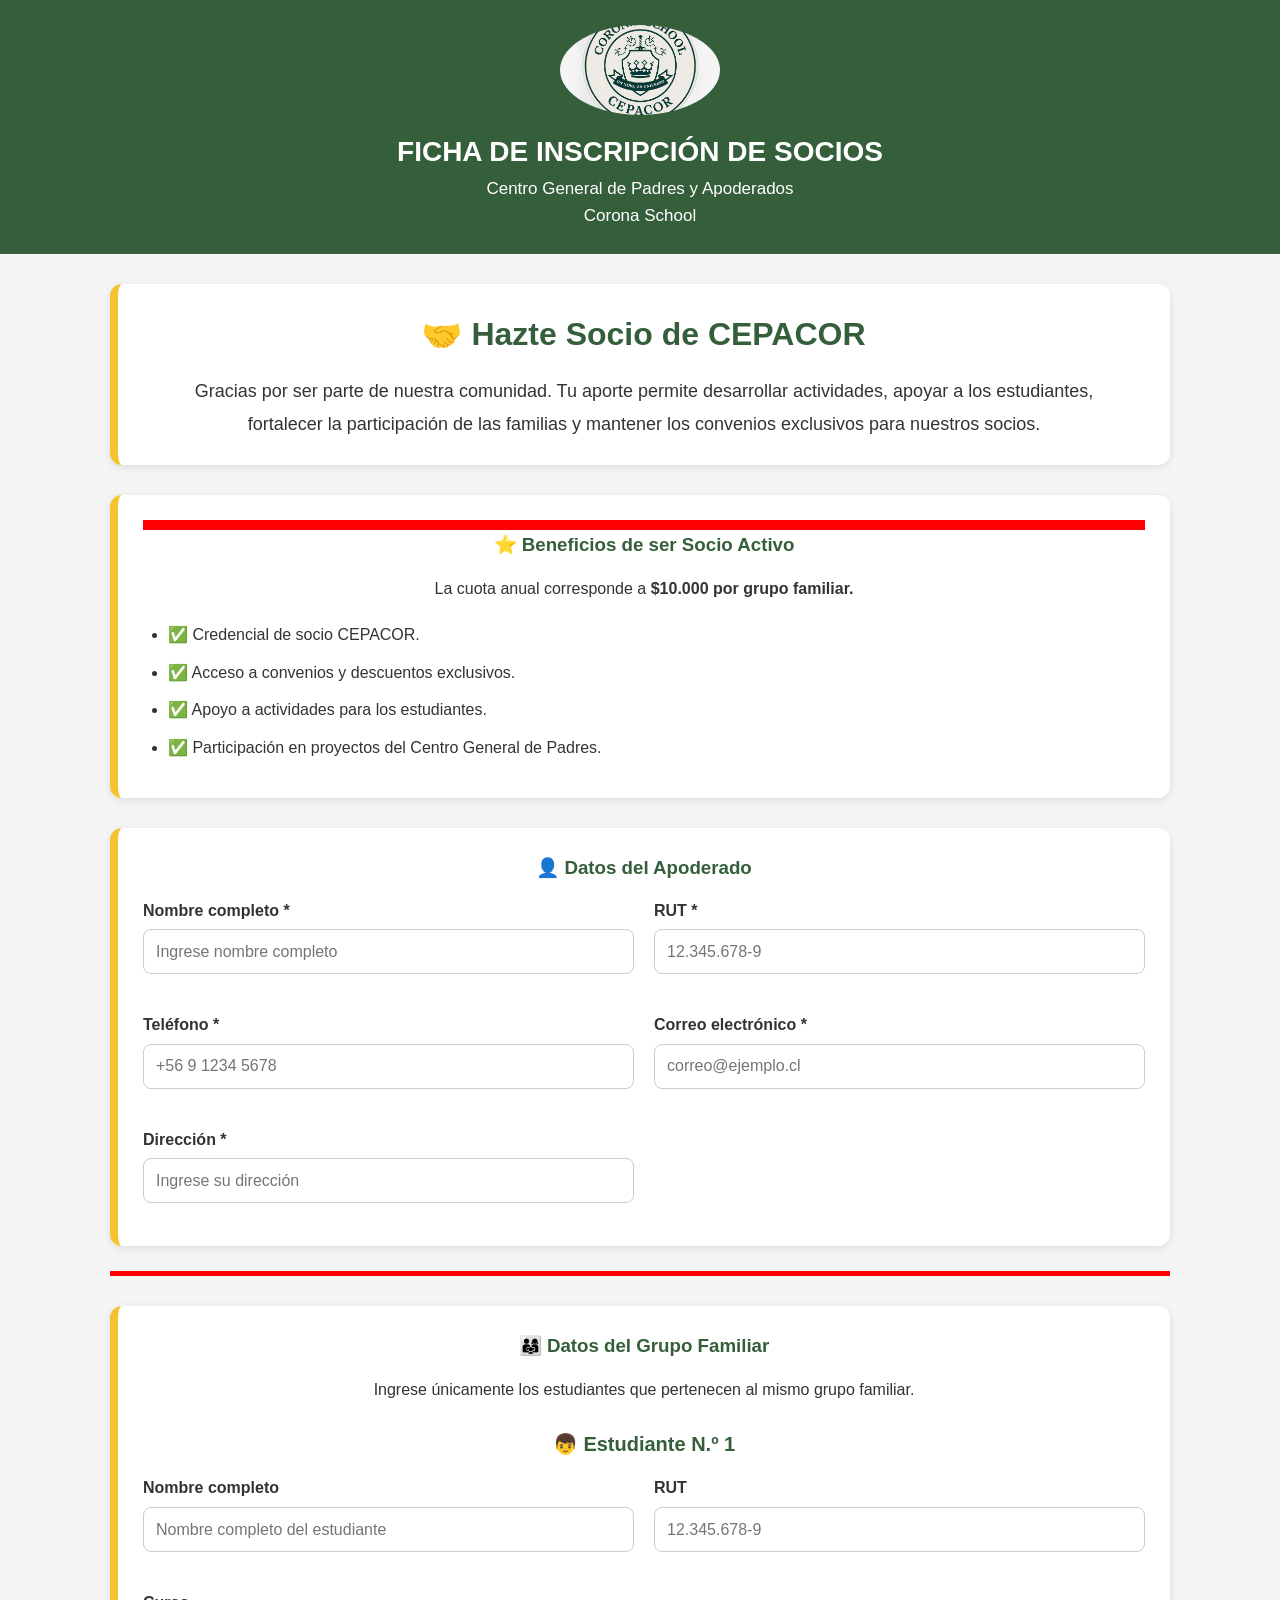
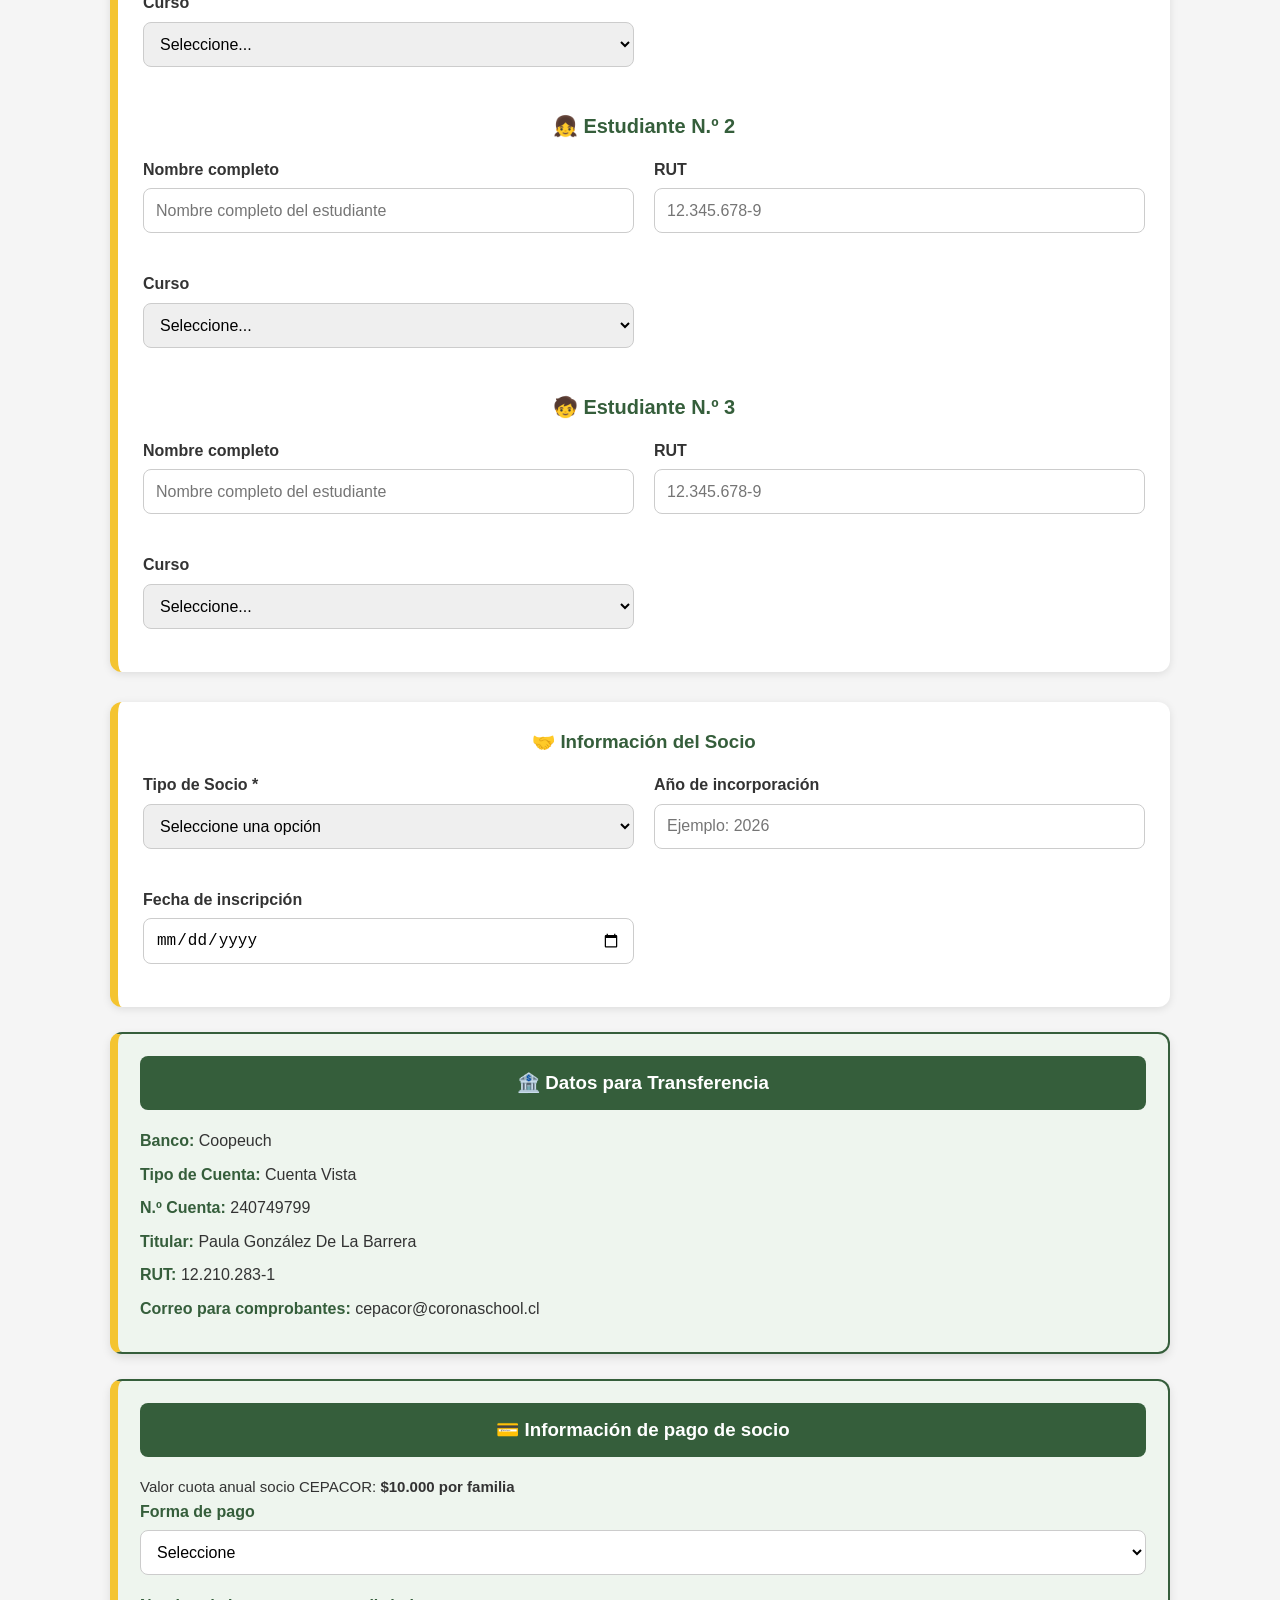
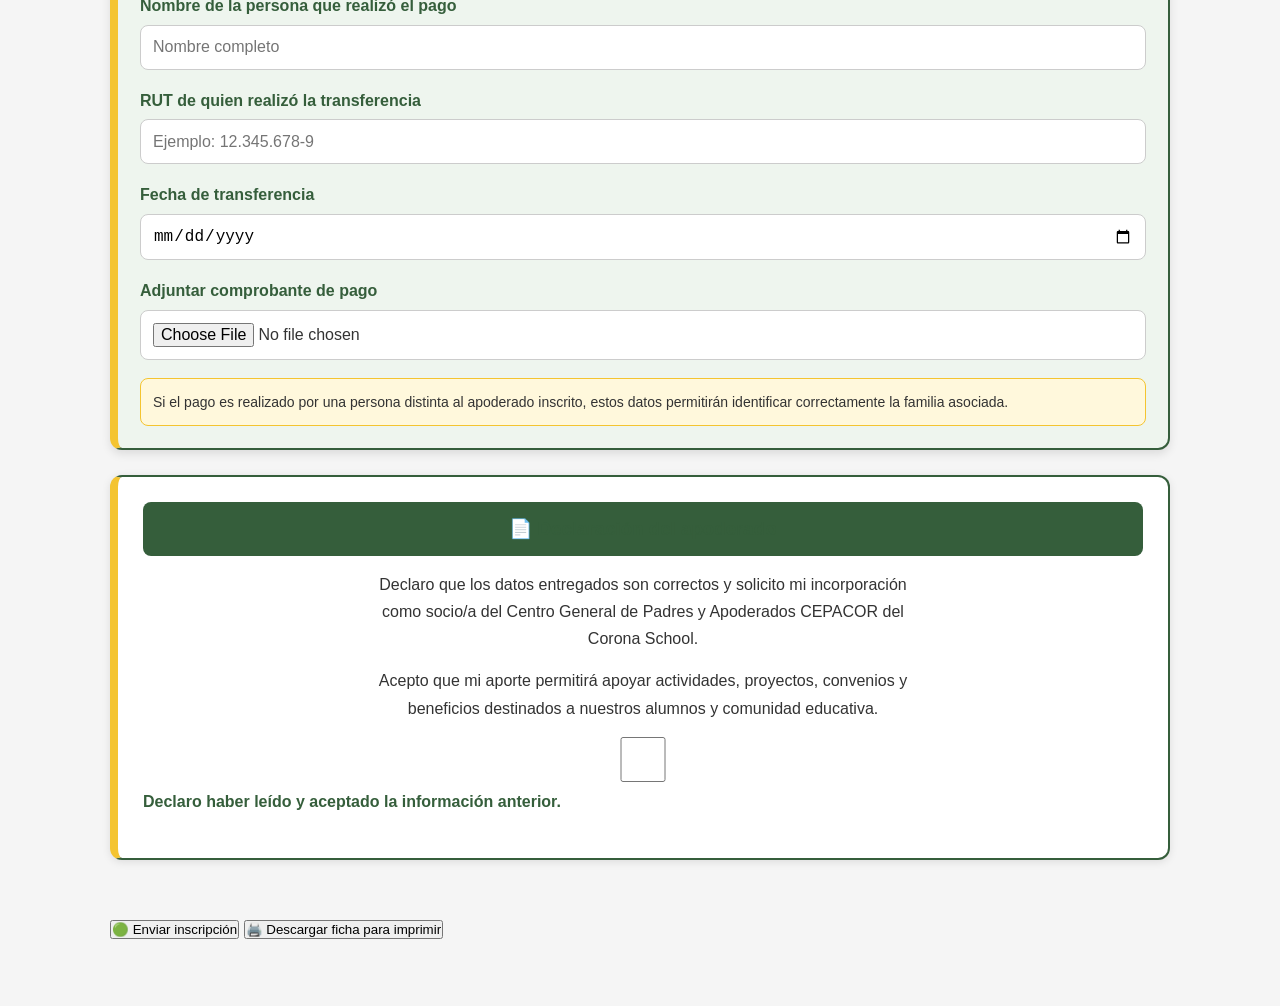
==== ficha-socio-respaldo.html @ 74ca7869 "Actualizacion ficha socios y ajustes responsive" ====
<!DOCTYPE html>
<html lang="es">

<head>

    <meta charset="UTF-8">
    <meta name="viewport" content="width=device-width, initial-scale=1.0">

    <title>Ficha de Inscripción | CEPACOR</title>

    <link rel="stylesheet" href="css/estilos.css">
    <link rel="stylesheet" href="css/socio.css">

</head>

<body>

<header class="cabecera-socio">

    <img src="imagenes/logo-cepacor.jpeg"
         alt="Logo CEPACOR"
         class="logo">

    <h1>FICHA DE INSCRIPCIÓN DE SOCIOS</h1>

    <p>
        Centro General de Padres y Apoderados<br>
        Corona School
    </p>

</header>
<main class="contenedor-socio">

<form id="fichaSocio">

<section class="bienvenida">

    <h2>🤝 Hazte Socio de CEPACOR</h2>

    <p>

        Gracias por ser parte de nuestra comunidad.

        Tu aporte permite desarrollar actividades, apoyar a los estudiantes,
        fortalecer la participación de las familias y mantener los convenios
        exclusivos para nuestros socios.

    </p>

</section>

<section class="bloque-formulario">
    <div style="height:10px;background:red;width:100%;"></div>

    <h3>⭐ Beneficios de ser Socio Activo</h3>

    <p>

        La cuota anual corresponde a
        <strong>$10.000 por grupo familiar.</strong>

    </p>

    <ul>

        <li>✅ Credencial de socio CEPACOR.</li>

        <li>✅ Acceso a convenios y descuentos exclusivos.</li>

        <li>✅ Apoyo a actividades para los estudiantes.</li>

        <li>✅ Participación en proyectos del Centro General de Padres.</li>

    </ul>

</section>
<section class="bloque-formulario">

    <h3>👤 Datos del Apoderado</h3>

    <div class="grupo-input">

        <div class="campo">
            <label for="nombre_apoderado">Nombre completo *</label>
            <input
                type="text"
                id="nombre_apoderado"
                name="nombre_apoderado"
                placeholder="Ingrese nombre completo"
                required>
        </div>

        <div class="campo">
            <label for="rut_apoderado">RUT *</label>
            <input
                type="text"
                id="rut_apoderado"
                name="rut_apoderado"
                placeholder="12.345.678-9"
                required>
        </div>

        <div class="campo">
            <label for="telefono">Teléfono *</label>
            <input
                type="tel"
                id="telefono"
                name="telefono"
                placeholder="+56 9 1234 5678"
                required>
        </div>

        <div class="campo">
            <label for="correo">Correo electrónico *</label>
            <input
                type="email"
                id="correo"
                name="correo"
                placeholder="correo@ejemplo.cl"
                required>
        </div>

        <div class="campo campo-completo">
            <label for="direccion">Dirección *</label>
            <input
                type="text"
                id="direccion"
                name="direccion"
                placeholder="Ingrese su dirección"
                required>
        </div>

    </div>

</section>

<div style="width:100%; background:red; height:5px;"></div>

<section class="bloque-formulario">

    <h3>👨‍👩‍👧 Datos del Grupo Familiar</h3>

    <p class="texto-ayuda">
        Ingrese únicamente los estudiantes que pertenecen al mismo grupo familiar.
    </p>

    <!-- HIJO 1 -->

    <div class="tarjeta-hijo">

        <h4>👦 Estudiante N.º 1</h4>

        <div class="grupo-input">

            <div class="campo campo-completo">
                <label>Nombre completo</label>
                <input
                    type="text"
                    name="alumno1_nombre"
                    placeholder="Nombre completo del estudiante">
            </div>

            <div class="campo">
                <label>RUT</label>
                <input
                    type="text"
                    name="alumno1_rut"
                    placeholder="12.345.678-9">
            </div>

            <div class="campo">
                <label>Curso</label>

                <select name="alumno1_curso">

                    <option value="">Seleccione...</option>

                   <option>1° Básico A</option>
                    <option>1° Básico B</option>

                    <option>2° Básico A</option>
                    <option>2° Básico B</option>

                    <option>3° Básico A</option>
                    <option>3° Básico B</option>

                    <option>4° Básico A</option>
                    <option>4° Básico B</option>

                    <option>5° Básico A</option>
                    <option>5° Básico B</option>

                    <option>6° Básico A</option>
                    <option>6° Básico B</option>

                    <option>7° Básico A</option>
                    <option>7° Básico B</option>

                    <option>8° Básico A</option>
                    <option>8° Básico B</option>

                    <option>1° Medio A</option>
                    <option>1° Medio B</option>

                    <option>2° Medio A</option>
                    <option>2° Medio B</option>

                    <option>3° Medio A</option>
                    <option>3° Medio B</option>

                    <option>4° Medio A</option>
                    <option>4° Medio B</option>
                </select>

            </div>

        </div>

    </div>

    <!-- HIJO 2 -->

    <div class="tarjeta-hijo">

        <h4>👧 Estudiante N.º 2</h4>

        <div class="grupo-input">

            <div class="campo campo-completo">
                <label>Nombre completo</label>
                <input
                    type="text"
                    name="alumno2_nombre"
                    placeholder="Nombre completo del estudiante">
            </div>

            <div class="campo">
                <label>RUT</label>
                <input
                    type="text"
                    name="alumno2_rut"
                    placeholder="12.345.678-9">
            </div>

            <div class="campo">
                <label>Curso</label>

                <select name="alumno2_curso">

                    <option value="">Seleccione...</option>

                    <option>1° Básico A</option>
                    <option>1° Básico B</option>

                    <option>2° Básico A</option>
                    <option>2° Básico B</option>

                    <option>3° Básico A</option>
                    <option>3° Básico B</option>

                    <option>4° Básico A</option>
                    <option>4° Básico B</option>

                    <option>5° Básico A</option>
                    <option>5° Básico B</option>

                    <option>6° Básico A</option>
                    <option>6° Básico B</option>

                    <option>7° Básico A</option>
                    <option>7° Básico B</option>

                    <option>8° Básico A</option>
                    <option>8° Básico B</option>

                    <option>1° Medio A</option>
<option>1° Medio B</option>

<option>2° Medio A</option>
<option>2° Medio B</option>

<option>3° Medio A</option>
<option>3° Medio B</option>

<option>4° Medio A</option>
<option>4° Medio B</option>

                </select>

            </div>

        </div>

    </div>

    <!-- HIJO 3 -->

    <div class="tarjeta-hijo">

        <h4>🧒 Estudiante N.º 3</h4>

        <div class="grupo-input">

            <div class="campo campo-completo">
                <label>Nombre completo</label>
                <input
                    type="text"
                    name="alumno3_nombre"
                    placeholder="Nombre completo del estudiante">
            </div>

            <div class="campo">
                <label>RUT</label>
                <input
                    type="text"
                    name="alumno3_rut"
                    placeholder="12.345.678-9">
            </div>

            <div class="campo">
                <label>Curso</label>

                <select name="alumno3_curso">

                    <option value="">Seleccione...</option>

                    <option>1° Básico A</option>
                    <option>1° Básico B</option>

                    <option>2° Básico A</option>
                    <option>2° Básico B</option>

                    <option>3° Básico A</option>
                    <option>3° Básico B</option>

                    <option>4° Básico A</option>
                    <option>4° Básico B</option>

                    <option>5° Básico A</option>
                    <option>5° Básico B</option>

                    <option>6° Básico A</option>
                    <option>6° Básico B</option>

                    <option>7° Básico A</option>
                    <option>7° Básico B</option>

                    <option>8° Básico A</option>
                    <option>8° Básico B</option>

                    <option>1° Medio A</option>
                    <option>1° Medio B</option>

                    <option>2° Medio A</option>
                    <option>2° Medio B</option>

                    <option>3° Medio A</option>
                    <option>3° Medio B</option>

                    <option>4° Medio A</option>
                    <option>4° Medio B</option>

                </select>

            </div>

        </div>

    </div>

</section>
<section class="bloque-formulario informacion-socio">

    <h3>🤝 Información del Socio</h3>

    <div class="grupo-input">

        <div class="campo">

            <label for="tipo_socio">
                Tipo de Socio *
            </label>

            <select id="tipo_socio" name="tipo_socio" required>

                <option value="">
                    Seleccione una opción
                </option>

                <option value="Nuevo">
                    Socio Nuevo
                </option>

                <option value="Antiguo">
                    Socio Antiguo
                </option>

            </select>

        </div>


        <div class="campo">

            <label for="anio_socio">
                Año de incorporación
            </label>

            <input
                type="number"
                id="anio_socio"
                name="anio_socio"
                min="2000"
                max="2100"
                placeholder="Ejemplo: 2026">

        </div>


        <div class="campo">

            <label for="fecha_inscripcion">
                Fecha de inscripción
            </label>

            <input
                type="date"
                id="fecha_inscripcion"
                name="fecha_inscripcion">

        </div>

    </div>

</section>
<section class="datos-transferencia">

    <h3>🏦 Datos para Transferencia</h3>

    <p><strong>Banco:</strong> Coopeuch</p>

    <p><strong>Tipo de Cuenta:</strong> Cuenta Vista</p>

    <p><strong>N.º Cuenta:</strong> 240749799</p>

    <p><strong>Titular:</strong> Paula González De La Barrera</p>

    <p><strong>RUT:</strong> 12.210.283-1</p>

    <p>
        <strong>Correo para comprobantes:</strong> 
        cepacor@coronaschool.cl
    </p>


</section>
<!-- INFORMACIÓN DE PAGO -->

<section class="info-pago">


    <h3>💳 Información de pago de socio</h3>

    <p>
        Valor cuota anual socio CEPACOR: 
        <strong>$10.000 por familia</strong>
    </p>


    <div class="campo">

        <label>Forma de pago</label>

        <select>
            <option value="">Seleccione</option>
            <option>Transferencia bancaria</option>
            <option>Pago presencial con directiva CEPACOR</option>
        </select>

    </div>


    <div class="campo">

        <label>
            Nombre de la persona que realizó el pago
        </label>

        <input 
        type="text"
        placeholder="Nombre completo">

    </div>


    <div class="campo">

        <label>
            RUT de quien realizó la transferencia
        </label>

        <input 
        type="text"
        placeholder="Ejemplo: 12.345.678-9">

    </div>


    <div class="campo">

        <label>
            Fecha de transferencia
        </label>

        <input type="date">

    </div>


    <div class="campo">

        <label>
            Adjuntar comprobante de pago
        </label>

        <input type="file">

    </div>


    <p class="nota">
        Si el pago es realizado por una persona distinta al apoderado inscrito,
        estos datos permitirán identificar correctamente la familia asociada.
    </p>


</section>



<!-- DECLARACIÓN -->

<section class="bloque-formulario seccion-formulario">

    <h3>📄 Declaración del apoderado</h3>


    <p>
        Declaro que los datos entregados son correctos y solicito mi incorporación
        como socio/a del Centro General de Padres y Apoderados CEPACOR del Corona School.
    </p>


    <p>
        Acepto que mi aporte permitirá apoyar actividades, proyectos, convenios
        y beneficios destinados a nuestros alumnos y comunidad educativa.
    </p>


    <div class="campo checkbox">

        <label>
            <input type="checkbox">
            Declaro haber leído y aceptado la información anterior.
        </label>

        </div>

  </section>




<button type="submit" class="boton-enviar">
    🟢 Enviar inscripción
</button>


<button type="button" class="boton-imprimir">
    🖨️ Descargar ficha para imprimir
</button>

</form>

</main>

</body>

</html>
---- css/estilos.css ----
/* ==========================================
   CEPACOR 3.0
   ESTILOS GENERALES
========================================== */

*{
    margin:0;
    padding:0;
    box-sizing:border-box;
}


html{
    scroll-behavior:smooth;
}


body{

    font-family:Arial, Helvetica, sans-serif;
    background:#f5f5f5;
    color:#333;
    line-height:1.6;

}


img{

    max-width:100%;
    display:block;

}


h2{

    color:#355E3B;
    text-align:center;
    font-size:32px;
    margin-bottom:15px;

}


/* ==========================================
   HEADER
========================================== */


header{

    background:#355E3B;
    color:white;
    text-align:center;
    padding:25px;

}


.logo{

    width:90px;
    height:90px;
    object-fit:cover;
    border-radius:50%;
    margin:auto;

}


header h1{

    margin-top:10px;
    font-size:40px;

}


header p{

    font-size:17px;

}


/* ==========================================
   MENU
========================================== */


nav{

    background:#F4C430;
    text-align:center;
    padding:15px;

}


nav a{

    color:#355E3B;
    text-decoration:none;
    font-weight:bold;
    margin:0 15px;

}


nav a:hover{

    color:white;

}



/* ==========================================
   HERO
========================================== */


.hero{

    position:relative;
    height:450px;
    overflow:hidden;

}


.banner{

    width:100%;
    height:100%;
    object-fit:cover;

}


.hero-texto{

    position:absolute;
    top:50%;
    left:50%;
    transform:translate(-50%,-50%);

    background:rgba(0,0,0,.45);

    color:white;
    padding:35px;

    text-align:center;
    border-radius:15px;

}


.hero-texto h2{

    color:white;
    font-size:38px;

}


/* ==========================================
   SECCIONES GENERALES
========================================== */


.bienvenida,
.compromiso,
.dashboard,
.convenios,
.actividades,
.contacto,
.equipo{

    background:#f1f7f1;
    padding:60px 8%;

}



.bienvenida p,
.compromiso p,
.convenios > p{

    max-width:900px;
    margin:auto;

    text-align:center;

    font-size:18px;
    line-height:1.8;

}



/* ==========================================
   TARJETAS
========================================== */


.tarjetas{

    display:grid;

    grid-template-columns:
    repeat(auto-fit,minmax(220px,1fr));

    gap:30px;

    margin-top:40px;

}



.tarjeta{

    background:white;

    min-height:220px;

    padding:25px;

    border-radius:18px;

    border:2px solid rgba(53,94,59,.15);

    box-shadow:
    0 8px 20px rgba(0,0,0,.12);

    text-align:center;

    transition:.3s;

}



.tarjeta:hover{

    transform:translateY(-6px);

}



.tarjeta h3{

    color:#355E3B;
    margin-bottom:15px;

}



.tarjeta p{

    color:#555;

}



.tarjeta a{

    color:#355E3B;
    font-weight:bold;
    text-decoration:none;

}



.tarjeta a:hover{

    color:#F4C430;

}


/* ==========================================
   LOGOS CONVENIOS
========================================== */


.logo-convenio{

    width:120px;
    height:120px;

    object-fit:contain;

    margin:0 auto 15px;

}


/* ==========================================
   INSTAGRAM
========================================== */


.instagram{

    margin-top:15px;

}



/* ==========================================
   FOOTER
========================================== */


footer{

    background:#355E3B;

    color:white;

    text-align:center;

    padding:25px;

    margin-top:30px;

}
/* ==========================================
   DASHBOARD EJECUTIVO CEPACOR
========================================== */


.dashboard{

    background:#f6faf6;
    padding:35px 5%;

}


.dashboard h2{

    color:#355E3B;
    margin-bottom:10px;

}


.dashboard > p{

    text-align:center;
    color:#666;
    font-size:17px;
    margin-bottom:30px;

}



/* ==========================================
   TARJETAS KPI
========================================== */


.dashboard-grid{

    display:grid;

    grid-template-columns:repeat(4,1fr);

    gap:20px;

    margin-bottom:35px;

}



.dashboard-card{

    background:white;

    border-radius:18px;

    padding:25px;

    text-align:center;

    box-shadow:
    0 8px 18px rgba(0,0,0,.10);

    border-top:6px solid #355E3B;

    transition:.3s;

}



.dashboard-card:hover{

    transform:translateY(-6px);

}



.dashboard-card span{

    font-size:42px;

    display:block;

    margin-bottom:10px;

}



.dashboard-card h3{

    color:#355E3B;

    font-size:40px;

    margin:0;

}



.dashboard-card p{

    color:#666;

    font-size:17px;

}



/* ==========================================
   TITULO GRAFICO
========================================== */


.titulo-grafico{

    text-align:center;

    color:#355E3B;

    font-size:24px;

    margin:30px 0 20px;

}



/* ==========================================
   PODIO TOP 3
========================================== */


.ranking-top{

    display:flex;

    justify-content:center;

    align-items:flex-end;

    gap:20px;

    margin:30px auto 40px;

}



.puesto{

    width:220px;

    padding:25px 15px;

    text-align:center;

    border-radius:18px 18px 0 0;

    font-size:18px;

    font-weight:bold;

    box-shadow:
    0 8px 15px rgba(0,0,0,.15);

}



.puesto strong{

    display:block;

    font-size:28px;

    margin:15px 0;

}



.puesto span{

    display:block;

}


/* 🥇 PRIMER LUGAR */


.primero{

    background:#FFD700;

    border-top:8px solid #b8860b;

    height:230px;

}



/* 🥈 SEGUNDO LUGAR */


.segundo{

    background:#D9D9D9;

    border-top:8px solid #808080;

    height:190px;

}



/* 🥉 TERCER LUGAR */


.tercero{

    background:#CD7F32;

    border-top:8px solid #8B4513;

    height:160px;

}



/* ==========================================
   GRAFICO BARRAS CURSOS
========================================== */


.grafico-cursos{

    width:80%;

    margin:auto;

    background:white;

    padding:25px;

    border-radius:15px;

    box-shadow:
    0 5px 15px rgba(0,0,0,.10);

}



.barra-curso{

    display:grid;

    grid-template-columns:70px 1fr 50px;

    align-items:center;

    gap:15px;

    margin-bottom:15px;

}



.barra{

    height:12px;

    background:#e5e5e5;

    border-radius:20px;

    overflow:hidden;

}



.progreso{

    height:100%;

    border-radius:20px;

}



/* COLORES BARRAS */


.verde{

    background:#28a745;

}


.amarillo{

    background:#ffc107;

}


.rojo{

    background:#dc3545;

}



/* ==========================================
   RESUMEN EJECUTIVO
========================================== */


.resumen-dashboard{

    margin-top:35px;

    padding:25px;

    background:white;

    border-radius:18px;

    box-shadow:
    0 8px 18px rgba(0,0,0,.10);

}



.resumen-dashboard h3{

    text-align:center;

    color:#355E3B;

    font-size:24px;

    margin-bottom:25px;

}



.resumen-grid{

    display:grid;

    grid-template-columns:repeat(4,1fr);

    gap:20px;

}



.resumen-card{

    background:#f6faf6;

    border-left:6px solid #355E3B;

    border-radius:12px;

    padding:20px;

    text-align:center;

}



.resumen-card strong{

    display:block;

    color:#355E3B;

    margin:10px 0;

}



.resumen-card span{

    font-size:22px;

    font-weight:bold;

}
/* ==========================================
   RESPONSIVE TABLET
========================================== */


@media(max-width:1000px){


    .dashboard-grid{

        grid-template-columns:repeat(2,1fr);

    }


    .resumen-grid{

        grid-template-columns:repeat(2,1fr);

    }


    .tabla-dashboard{

        width:100%;

    }

}



/* ==========================================
   RESPONSIVE CELULAR
========================================== */


@media(max-width:700px){


    /* HEADER */

    header{

        padding:20px 10px;

    }


    header h1{

        font-size:30px;

    }


    header p{

        font-size:14px;

    }



    /* MENU */


    nav{

        padding:10px;

    }


    nav a{

        display:block;

        margin:8px 0;

        padding:8px;

    }



    /* HERO */


    .hero{

        height:280px;

    }


    .hero-texto{

        width:90%;

        padding:15px;

    }


    .hero-texto h2{

        font-size:22px;

    }


    .hero-texto p{

        font-size:14px;

    }



    /* TITULOS */


    h2{

        font-size:25px;

    }



    /* SECCIONES */


    .bienvenida,
    .compromiso,
    .dashboard,
    .convenios,
    .actividades,
    .contacto,
    .equipo{

        padding:40px 5%;

    }



    /* TARJETAS */


    .tarjetas{

        grid-template-columns:1fr;

    }



    /* DASHBOARD */


    .dashboard-grid{

        grid-template-columns:1fr;

        gap:15px;

    }


    .dashboard-card{

        padding:20px;

    }


    .dashboard-card h3{

        font-size:34px;

    }



    /* PODIO */


    .ranking-top{

        flex-direction:column;

        align-items:center;

        width:100%;

    }


    .puesto{

        width:90%;

        height:auto;

    }



    .primero,
    .segundo,
    .tercero{

        height:auto;

    }



    /* BARRAS */


    .grafico-cursos{

        width:100%;

        padding:15px;

    }



    .barra-curso{

        grid-template-columns:45px 1fr 35px;

        gap:8px;

        font-size:12px;

    }



    /* RESUMEN */


    .resumen-grid{

        grid-template-columns:1fr;

    }


}



/* ==========================================
   BOTON VOLVER ARRIBA CEPACOR
========================================== */


.btn-arriba{

    position:fixed;

    left:20px;

      left:auto;

    bottom:20px;

    z-index:9999;

}



.btn-arriba a{


    display:flex;

    justify-content:center;

    align-items:center;


    width:38px;

    height:38px;


    background:#355E3B;

    color:white;


    border-radius:50%;


    text-decoration:none;


    font-size:20px;

    font-weight:bold;


    box-shadow:
    0 3px 8px rgba(0,0,0,.25);


    transition:.3s;


}



.btn-arriba a:hover{


    background:#F4C430;

    color:#355E3B;


    transform:translateY(-4px);


}



/* ==========================================
   BOTON MOVIL
========================================== */


@media(max-width:700px){

    .btn-arriba{

        right:15px;
        left:auto;
        bottom:15px;

    }

}
.hazte-socio{

    background:#355E3B;
    color:white;
    text-align:center;
    padding:60px 20px;

}

.hazte-socio h2{

    color:white;
    margin-bottom:20px;

}

.hazte-socio p{

    max-width:700px;
    margin:auto auto 30px;
    font-size:18px;

}

.btn-socio{

    display:inline-block;
    background:#25D366;
    color:white;
    padding:18px 35px;
    border-radius:40px;
    text-decoration:none;
    font-size:22px;
    font-weight:bold;
    transition:.3s;

}

.btn-socio:hover{

    background:#1fa851;
    transform:translateY(-4px);

}
/* =====================================================
   HAZTE SOCIO CEPACOR
===================================================== */

.hazte-socio{

    background:linear-gradient(135deg,#355E3B,#4d7a52);
    color:white;
    padding:70px 8%;
    text-align:center;

}

.contenedor-socio{

    max-width:1000px;
    margin:auto;

}

.hazte-socio h2{

    color:white;
    font-size:40px;
    margin-bottom:20px;

}

.texto-socio{

    font-size:20px;
    line-height:1.8;
    max-width:850px;
    margin:0 auto 35px;

}

.beneficios-socio{

    display:grid;
    grid-template-columns:repeat(2,1fr);
    gap:18px;
    margin-bottom:40px;

}

.beneficio{

    background:rgba(255,255,255,.12);
    padding:18px;
    border-radius:12px;
    font-size:18px;
    font-weight:bold;
    backdrop-filter:blur(5px);

}

.botones-socio{

    display:flex;
    justify-content:center;
    gap:20px;
    flex-wrap:wrap;

}

.btn-socio,
.btn-whatsapp{

    text-decoration:none;
    padding:18px 35px;
    border-radius:40px;
    font-size:20px;
    font-weight:bold;
    transition:.30s;

}

.btn-socio{

    background:#F4C430;
    color:#355E3B;

}

.btn-whatsapp{

    background:#25D366;
    color:white;

}

.btn-socio:hover{

    transform:translateY(-5px);
    background:white;

}

.btn-whatsapp:hover{

    transform:translateY(-5px);
    background:#1da851;

}

/* RESPONSIVE */

@media(max-width:700px){

.beneficios-socio{

    grid-template-columns:1fr;

}

.hazte-socio h2{

    font-size:30px;

}

.texto-socio{

    font-size:17px;

}

.btn-socio,
.btn-whatsapp{

    width:100%;
    font-size:18px;

}

}
/* CENTRAR FICHA DE INSCRIPCION */

.formulario-socio{

    width:90%;
    max-width:1100px;
    margin:40px auto;
}


.formulario-socio h2{

    text-align:center;
}


.bloque-formulario{

    width:90%;
    max-width:1100px;
    margin:30px auto;
    background:white;
    padding:35px;
    border-radius:15px;
    box-shadow:0 5px 15px rgba(0,0,0,.12);

}

.aviso-familia{

    width:100%;
    max-width:550px;
    margin:0 auto 30px;
    text-align:center;
}
/* CAMPOS GRANDES FORMULARIO */

.campo input,
.campo select{

    width:100%;
    min-height:45px;

}


.bloque-formulario h4{

    color:#355E3B;
    margin-top:25px;
    margin-bottom:15px;
    font-size:20px;

}
/* =====================================
   BENEFICIOS SOCIO ACTIVO
===================================== */


.bloque-formulario ul{

    padding-left:25px;
    margin-top:20px;

}


.bloque-formulario li{

    margin-bottom:12px;
    line-height:1.6;

}


.bloque-formulario p{

    line-height:1.7;

}


.bloque-formulario h3{

    text-align:center;
    color:#355E3B;
}


/* TARJETA BENEFICIOS */

.bloque-formulario{

    background:white;
    border-radius:15px;
    padding:35px;
    margin-bottom:30px;
    box-shadow:0 5px 15px rgba(0,0,0,.12);

}
.bloque-formulario p{
    text-align:center;
    max-width:550px;
    margin:15px auto;
}
.bloque-formulario h3,
.bloque-formulario h4 {
    text-align:center;
}
/* CENTRAR TITULOS FICHA SOCIO */

/* CENTRAR TITULOS FICHA SOCIO */

.bloque-formulario h3,
.bloque-formulario h4,
.bloque-formulario .titulo-socio,
.bloque-formulario .importante{

    text-align:center;
    color:#355E3B;

}
/* ANCHO DATOS ESTUDIANTES */

/* ANCHO DATOS ESTUDIANTES */

#fichaSocio .bloque-formulario.estudiantes{

    width:75% !important;
    max-width:850px !important;
    margin:30px auto !important;

}


/* BOTON ENVIAR FICHA */

.boton-enviar{

    text-align:center;
    margin:40px auto;

}


.boton-enviar button{

    background:#355E3B;
    color:white;

    border:none;

    padding:18px 45px;

    border-radius:40px;

    font-size:20px;

    font-weight:bold;

    cursor:pointer;

    transition:.3s;

}


.boton-enviar button:hover{

    background:#F4C430;
    color:#355E3B;

    transform:translateY(-4px);

}
/* Caja información de pago CEPACOR */

.info-pago {

    background: #eef5ee;
    border-left: 6px solid #355E3B;
    border-top: 2px solid #F4C430;
    border-radius: 10px;
    padding: 20px;
    margin: 25px 0;

}


.info-pago h3 {

    background: #355E3B;
    color: white;
    padding: 10px;
    border-radius: 8px;
    text-align: center;

}


.info-pago p {

    color: #333;
    font-size: 15px;

}


.info-pago .nota {

    background: #fff8dc;
    border: 1px solid #F4C430;
    padding: 12px;
    border-radius: 8px;
    font-size: 14px;

}
/* Datos bancarios CEPACOR */

.datos-transferencia {

    background: #f5f8f2;
    border: 2px solid #355E3B;
    border-left: 8px solid #F4C430;
    border-radius: 12px;
    padding: 20px;
    margin: 20px 0;

}


.datos-transferencia h3 {

    background: #355E3B;
    color: white;
    text-align: center;
    padding: 12px;
    border-radius: 8px;
    margin-bottom: 15px;

}


.datos-transferencia p {

    margin: 8px 0;
    font-size: 16px;
    color: #333;

}


.datos-transferencia strong {

    color: #355E3B;

}
/* =====================================
   TARJETAS FORMULARIO SOCIOS CEPACOR
===================================== */

.tarjeta-formulario {

    background: #f5f8f2;
    border: 2px solid #355E3B;
    border-radius: 12px;
    padding: 22px;
    margin: 25px 0;
    box-shadow: 0 3px 8px rgba(0,0,0,0.08);

}


.tarjeta-formulario h3 {

    background: #355E3B;
    color: white;
    padding: 12px;
    text-align: center;
    border-radius: 8px;
    margin-bottom: 20px;

}


.tarjeta-formulario label {

    font-weight: bold;
    color: #355E3B;

}


.tarjeta-formulario input,
.tarjeta-formulario select,
.tarjeta-formulario textarea {

    background: white;
    border: 1px solid #ccc;
    border-radius: 6px;
    padding: 10px;
    width: 100%;

}
/* ==========================================
   ESTILO GENERAL CUADROS FICHA SOCIOS CEPACOR
========================================== */

.seccion-formulario,
.info-pago,
.datos-transferencia {

    background: #eef5ee;       /* Fondo verde suave */
    border: 2px solid #355E3B; /* Borde verde CEPACOR */
    border-left: 8px solid #F4C430; /* Línea amarilla */
    border-radius: 12px;
    padding: 22px;
    margin: 25px 0;
    box-shadow: 0 4px 10px rgba(0,0,0,0.10);

}


/* Títulos de cada cuadro */

.seccion-formulario h3,
.info-pago h3,
.datos-transferencia h3 {

    background: #355E3B;
    color: white;
    text-align: center;
    padding: 12px;
    border-radius: 8px;
    margin-bottom: 18px;

}


/* Etiquetas */

.seccion-formulario label,
.info-pago label,
.datos-transferencia label {

    color: #355E3B;
    font-weight: bold;

}


/* Campos de ingreso */

.seccion-formulario input,
.seccion-formulario select,
.seccion-formulario textarea,
.info-pago input,
.info-pago select {

    background: white;
    border: 1px solid #bbb;
    border-radius: 6px;
    padding: 10px;

}


/* Avisos importantes */

.nota {

    background: #fff8dc;
    border: 1px solid #F4C430;
    padding: 12px;
    border-radius: 8px;

}
/* ==========================================
   RESPONSIVE FICHA SOCIOS CEPACOR
   CELULARES Y TABLETS
========================================== */

@media (max-width: 768px) {


    .bloque-formulario,
    .datos-transferencia {

        width: 100%;
        padding: 15px !important;
        margin: 15px 0 !important;

    }


    .bloque-formulario h3,
    .datos-transferencia h3 {

        font-size: 18px;
        padding: 10px;

    }


    .grupo-input {

        display: block !important;
        width: 100%;

    }


    input,
    select,
    textarea {

        width: 100% !important;
        font-size: 16px;

    }


    .boton-enviar,
    .boton-imprimir {

        width: 100%;
        margin-top: 10px;

    }


    body {

        overflow-x: hidden;

    }

}
---- css/socio.css ----
/* ==========================================
   FICHA SOCIOS CEPACOR
   NUEVA VERSION
========================================== */


.cabecera-socio{

    background:#355E3B;
    color:white;
    text-align:center;
    padding:25px;

}


.cabecera-socio .logo{

    width:160px;
    margin:auto;
}



.cabecera-socio h1{

    margin-top:15px;
    font-size:28px;

}



.contenedor-socio{

    width:90%;
    max-width:900px;
    margin:30px auto;

}



.bienvenida,
.beneficios,
.formulario-socio{

    background:white;
    padding:25px;
    margin-bottom:25px;
    border-radius:12px;
    border-left:8px solid #F4C430;
    box-shadow:0 2px 8px rgba(0,0,0,0.1);

}



.formulario-socio h2,
.bienvenida h2,
.beneficios h2{

    color:#355E3B;
    margin-bottom:15px;

}



.beneficios ul{

    padding-left:25px;

}



.campo{

    margin-bottom:18px;

}



.campo label{

    display:block;
    font-weight:bold;
    margin-bottom:6px;

}



.campo input{

    width:100%;
    padding:12px;
    border:1px solid #ccc;
    border-radius:8px;
    font-size:16px;

}



.footer-socio{

    background:#355E3B;
    color:white;
    text-align:center;
    padding:15px;

}


@media(max-width:768px){


    .contenedor-socio{

        width:95%;
        margin:20px auto;

    }


    .cabecera-socio h1{

        font-size:22px;

    }


    .bienvenida,
    .beneficios,
    .formulario-socio{

        padding:18px;

    }


}
/* ==========================================
   TARJETAS DEL FORMULARIO
========================================== */

.bloque-formulario{
    background:#fff;
    padding:25px;
    margin-bottom:25px;
    border-radius:12px;
    border-left:8px solid #F4C430;
    box-shadow:0 2px 8px rgba(0,0,0,.10);
}

.bloque-formulario h3,
.bloque-formulario h4{
    color:#355E3B;
    text-align:center;
    margin-bottom:15px;
}

.grupo-input{
    display:grid;
    grid-template-columns:repeat(2,1fr);
    gap:20px;
}

.campo select,
.campo textarea{
    width:100%;
    padding:12px;
    border:1px solid #ccc;
    border-radius:8px;
    font-size:16px;
}

.boton-enviar{
    text-align:center;
    margin:35px 0;
}

.boton-enviar button{
    background:#355E3B;
    color:#fff;
    border:none;
    padding:16px 40px;
    border-radius:40px;
    font-size:18px;
    cursor:pointer;
}

.boton-enviar button:hover{
    background:#F4C430;
    color:#355E3B;
}
@media(max-width:600px){

    .cabecera-socio{
        padding:20px 10px;
    }


    .cabecera-socio .logo{
        width:120px;
    }


    .cabecera-socio h1{
        font-size:22px;
    }


    .contenedor-socio{
        width:100%;
        max-width:100%;
        margin:15px 0;
        padding:0 12px;
    }


    .bienvenida,
    .beneficios,
    .formulario-socio{

        padding:18px;
        margin-bottom:18px;
        border-left:5px solid #F4C430;

    }


    .formulario-socio input,
    .formulario-socio select,
    .formulario-socio textarea{

        width:100%;
        box-sizing:border-box;

    }

}



@media(max-width:600px){

    .grupo-input{
        grid-template-columns:1fr;
    }


    .bloque-formulario,
    .tarjeta-hijo,
    .datos-transferencia,
    .info-pago,
    .seccion-formulario{

        width:100%;
        max-width:100%;
        box-sizing:border-box;

    }


    .campo input,
    .campo select,
    .campo textarea{

        width:100%;
        box-sizing:border-box;

    }

}/* AJUSTE ANCHO FICHA SOCIO */

.contenedor-socio{
    width:100%;
    max-width:1100px;
    margin:30px auto;
    padding:0 20px;
    box-sizing:border-box;
}

.bloque-formulario,
.tarjeta-hijo,
.datos-transferencia,
.info-pago,
.seccion-formulario{
    width:100%;
    max-width:100%;
    box-sizing:border-box;
}

.grupo-input{
    width:100%;
}

.campo{
    width:100%;
}


@media(max-width:600px){

    .contenedor-socio{
        padding:0 10px;
    }

    .grupo-input{
        grid-template-columns:1fr;
    }

}
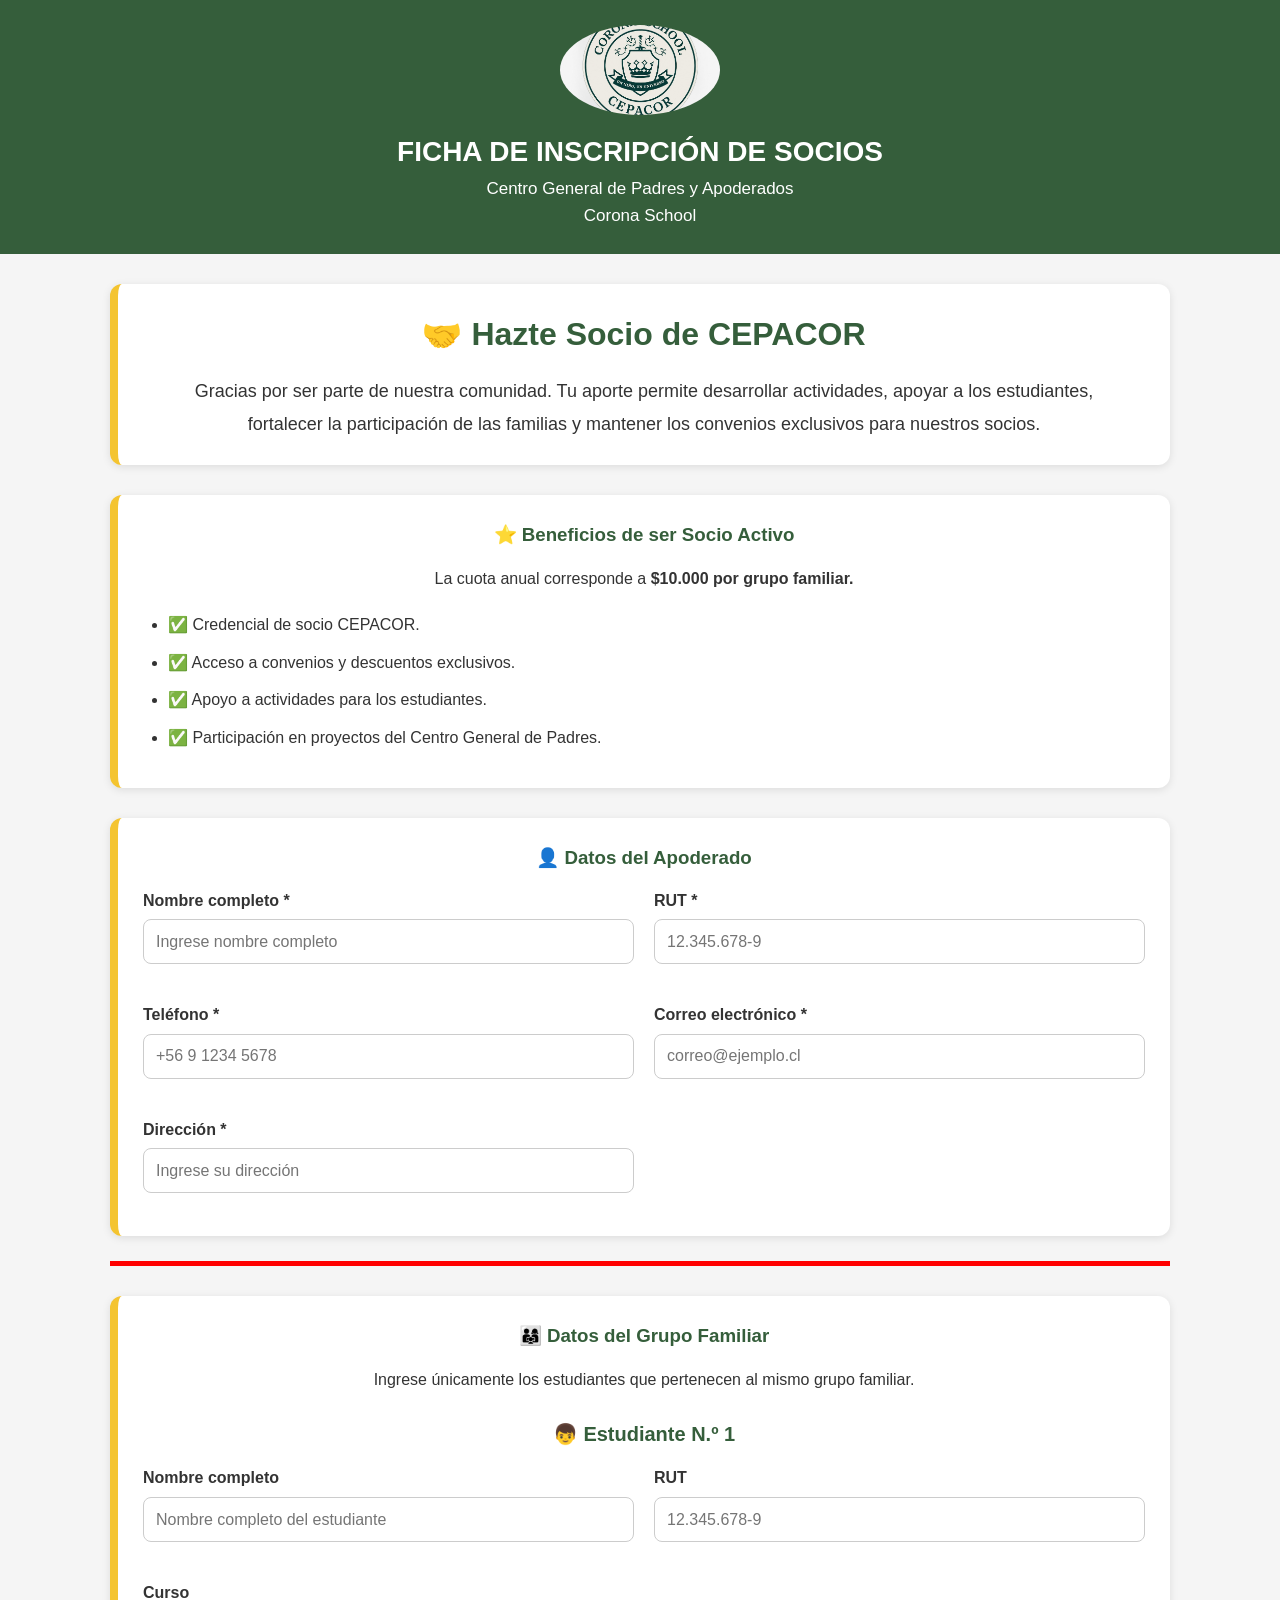
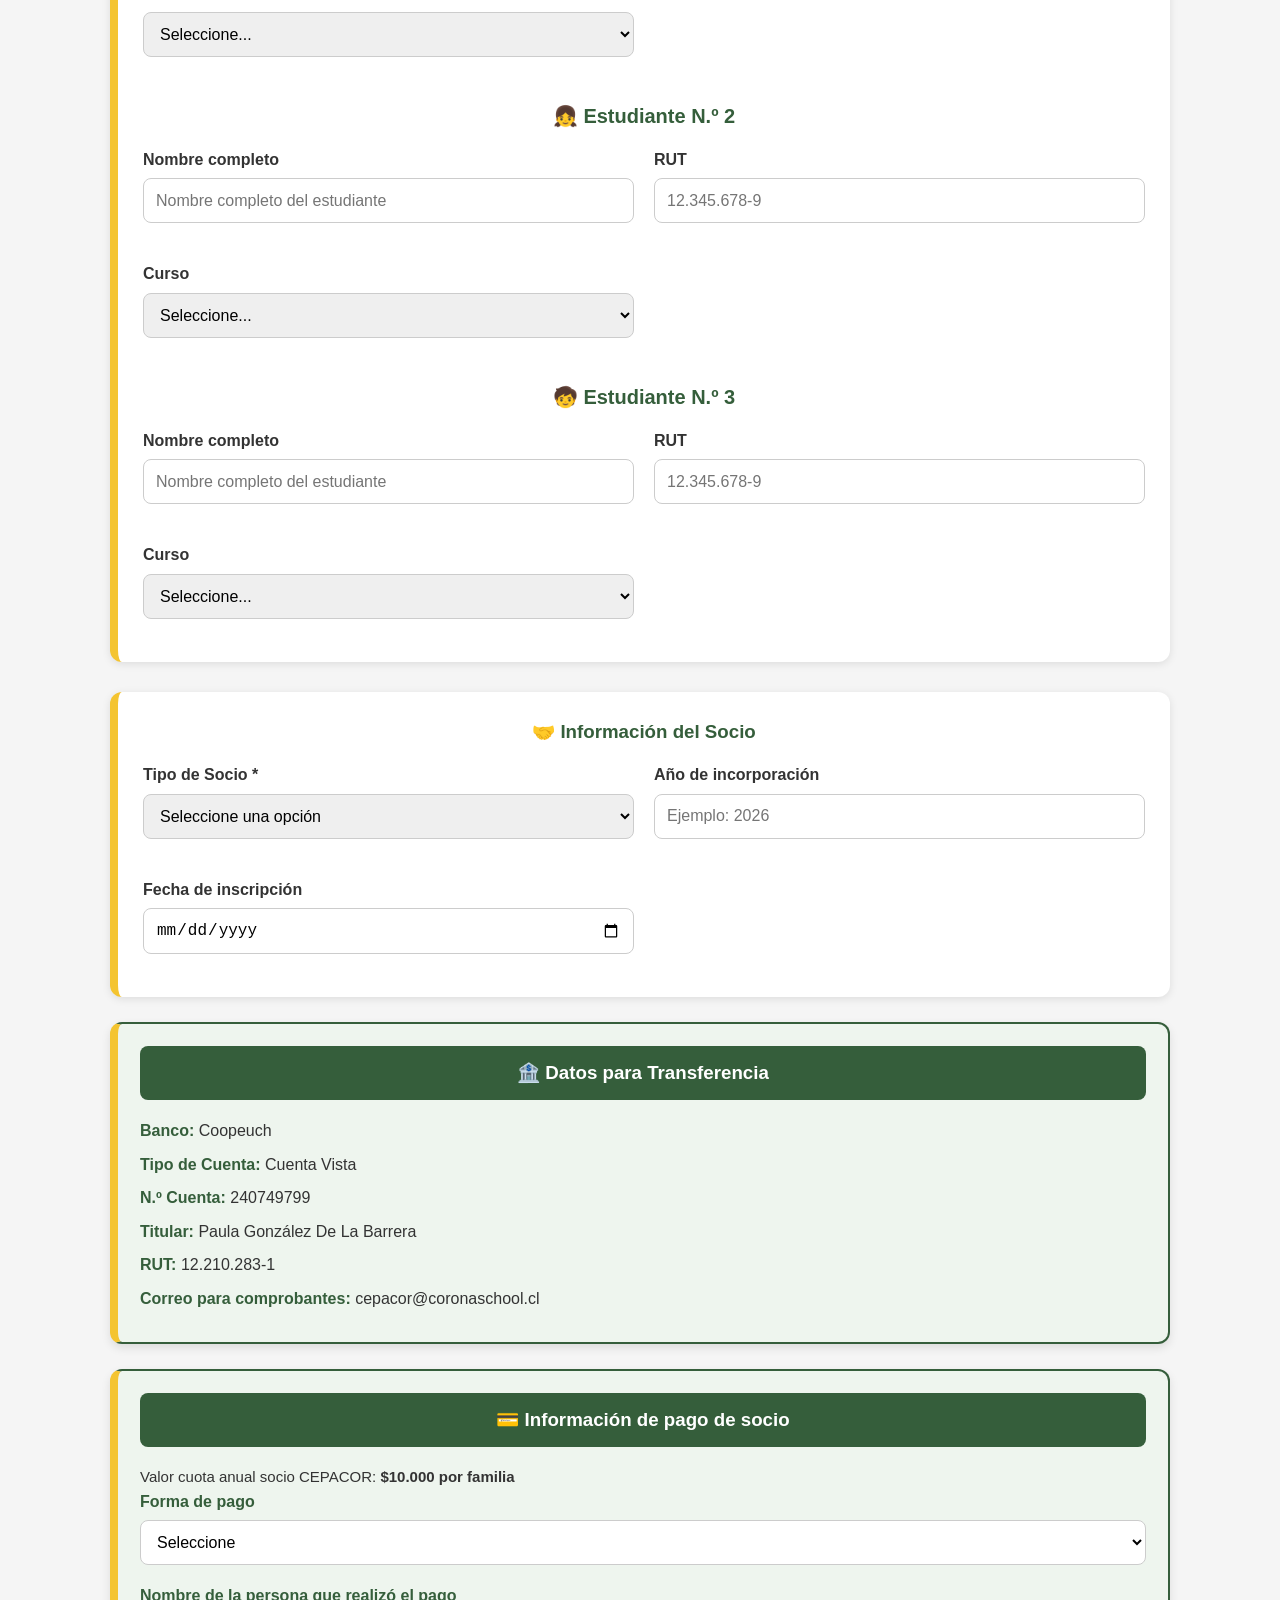
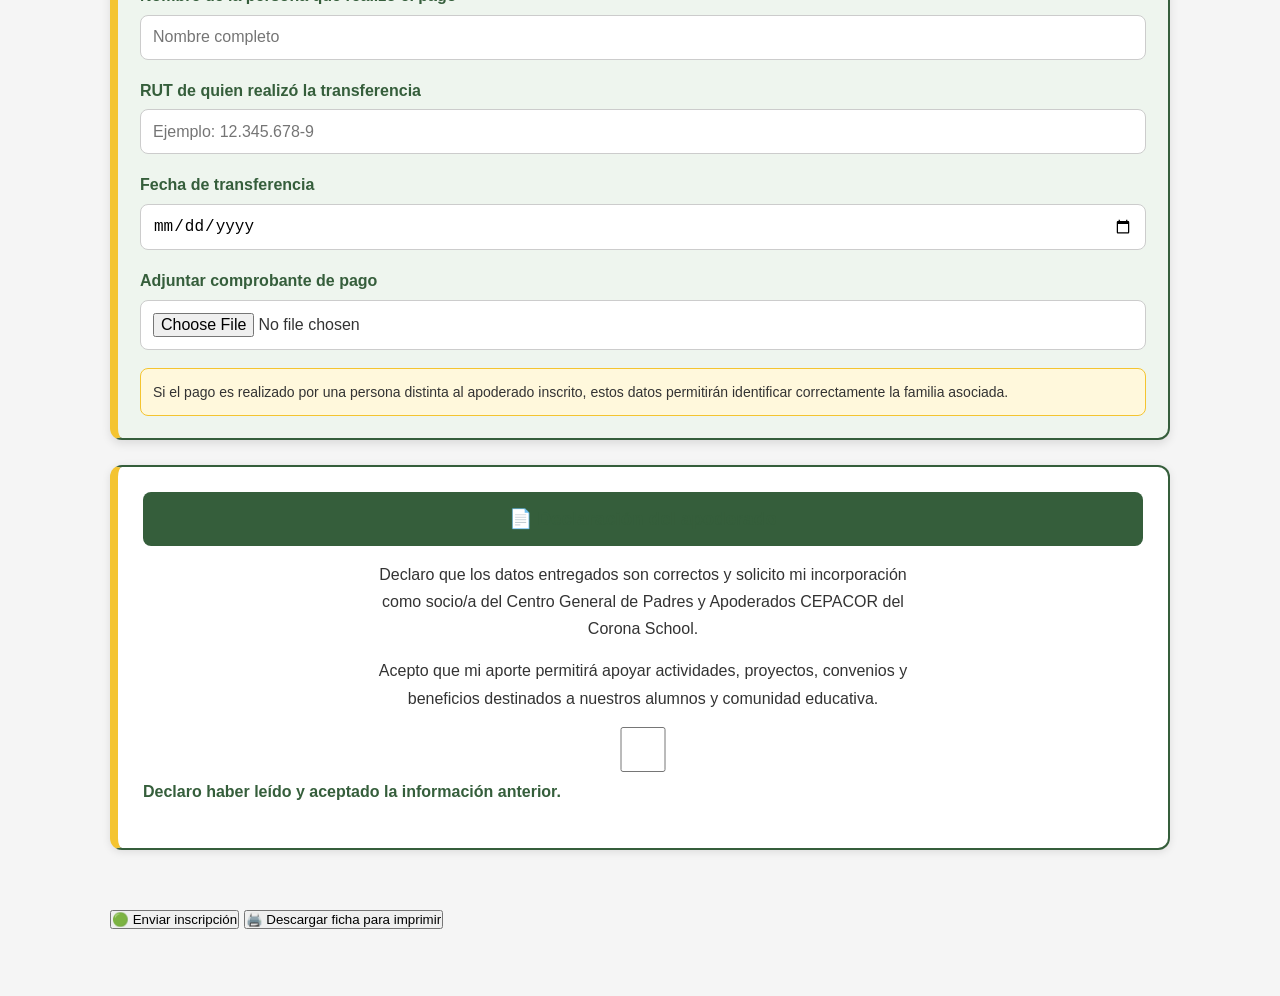
==== commit 19f78151: "Ajuste final ficha socios" ====
--- a/ficha-socio-respaldo.html
+++ b/ficha-socio-respaldo.html
@@ -50,7 +50,7 @@
 </section>
 
 <section class="bloque-formulario">
-    <div style="height:10px;background:red;width:100%;"></div>
+   
 
     <h3>⭐ Beneficios de ser Socio Activo</h3>
 
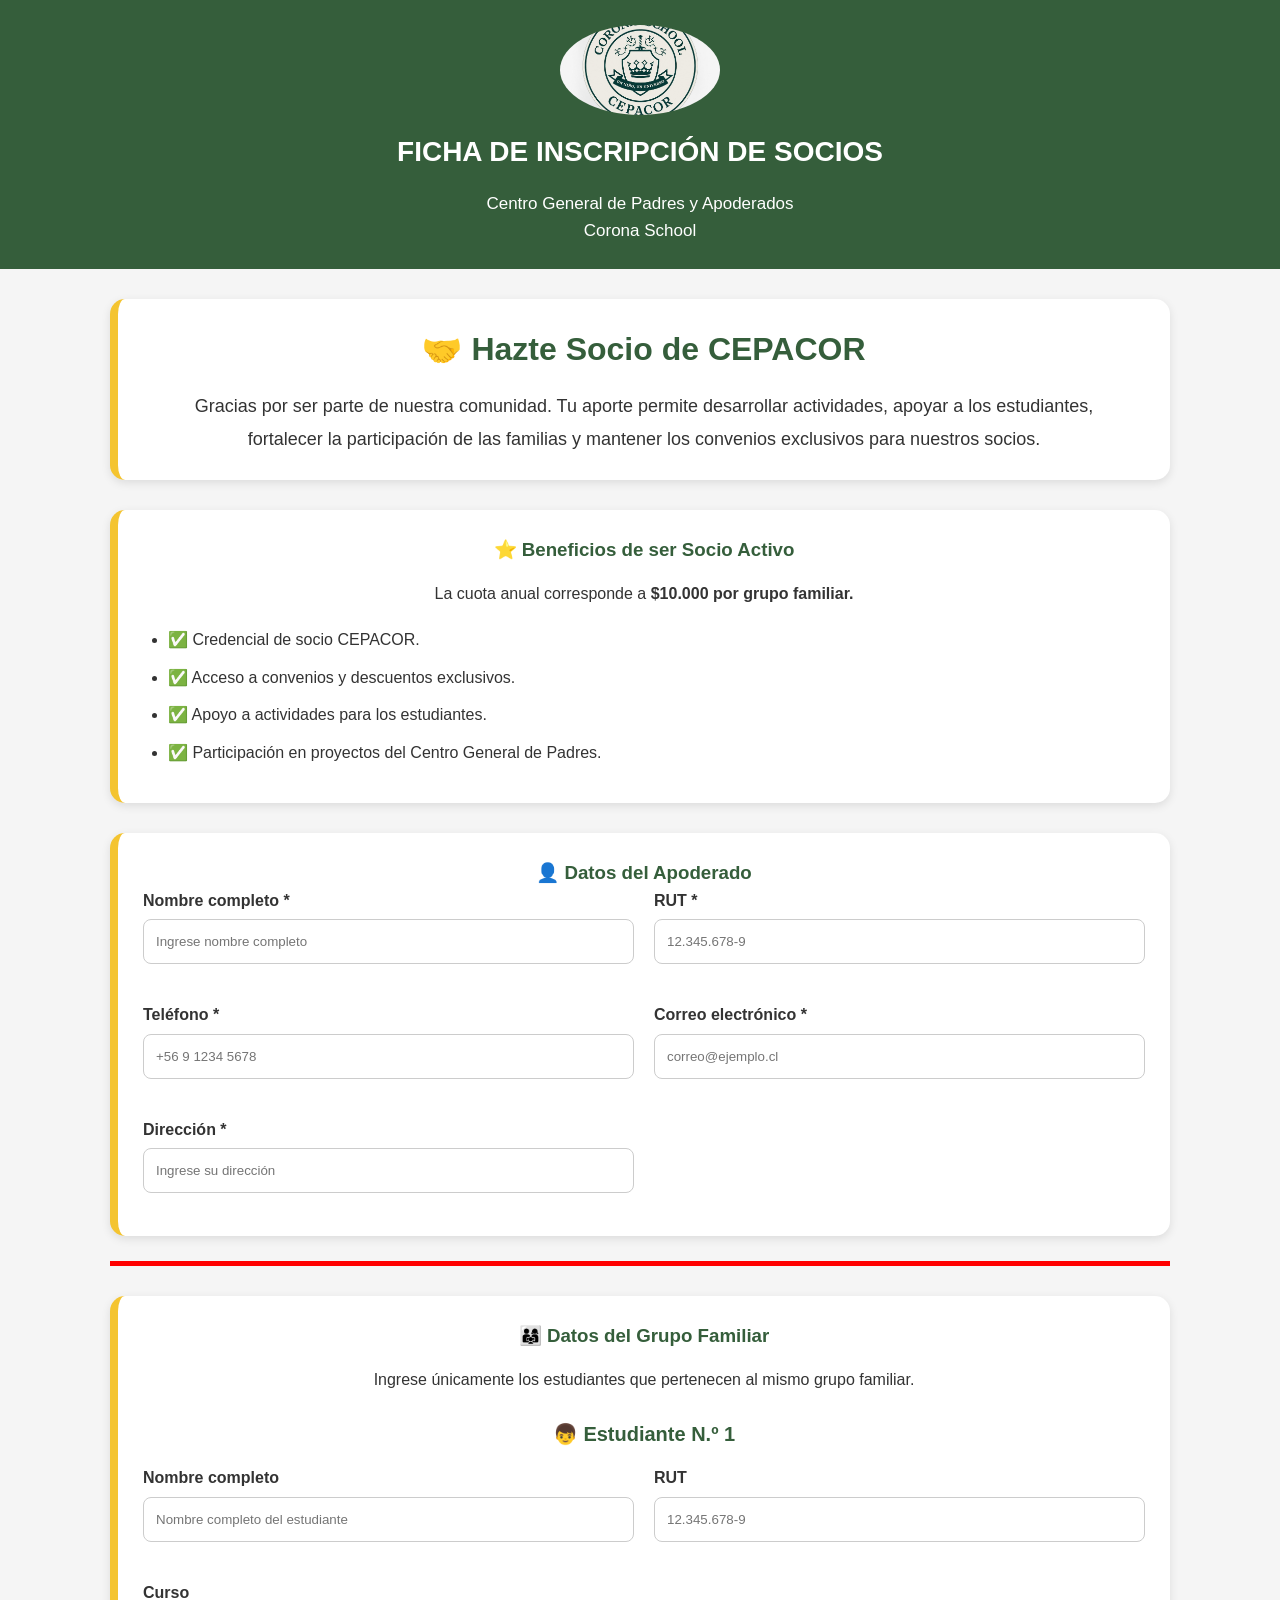
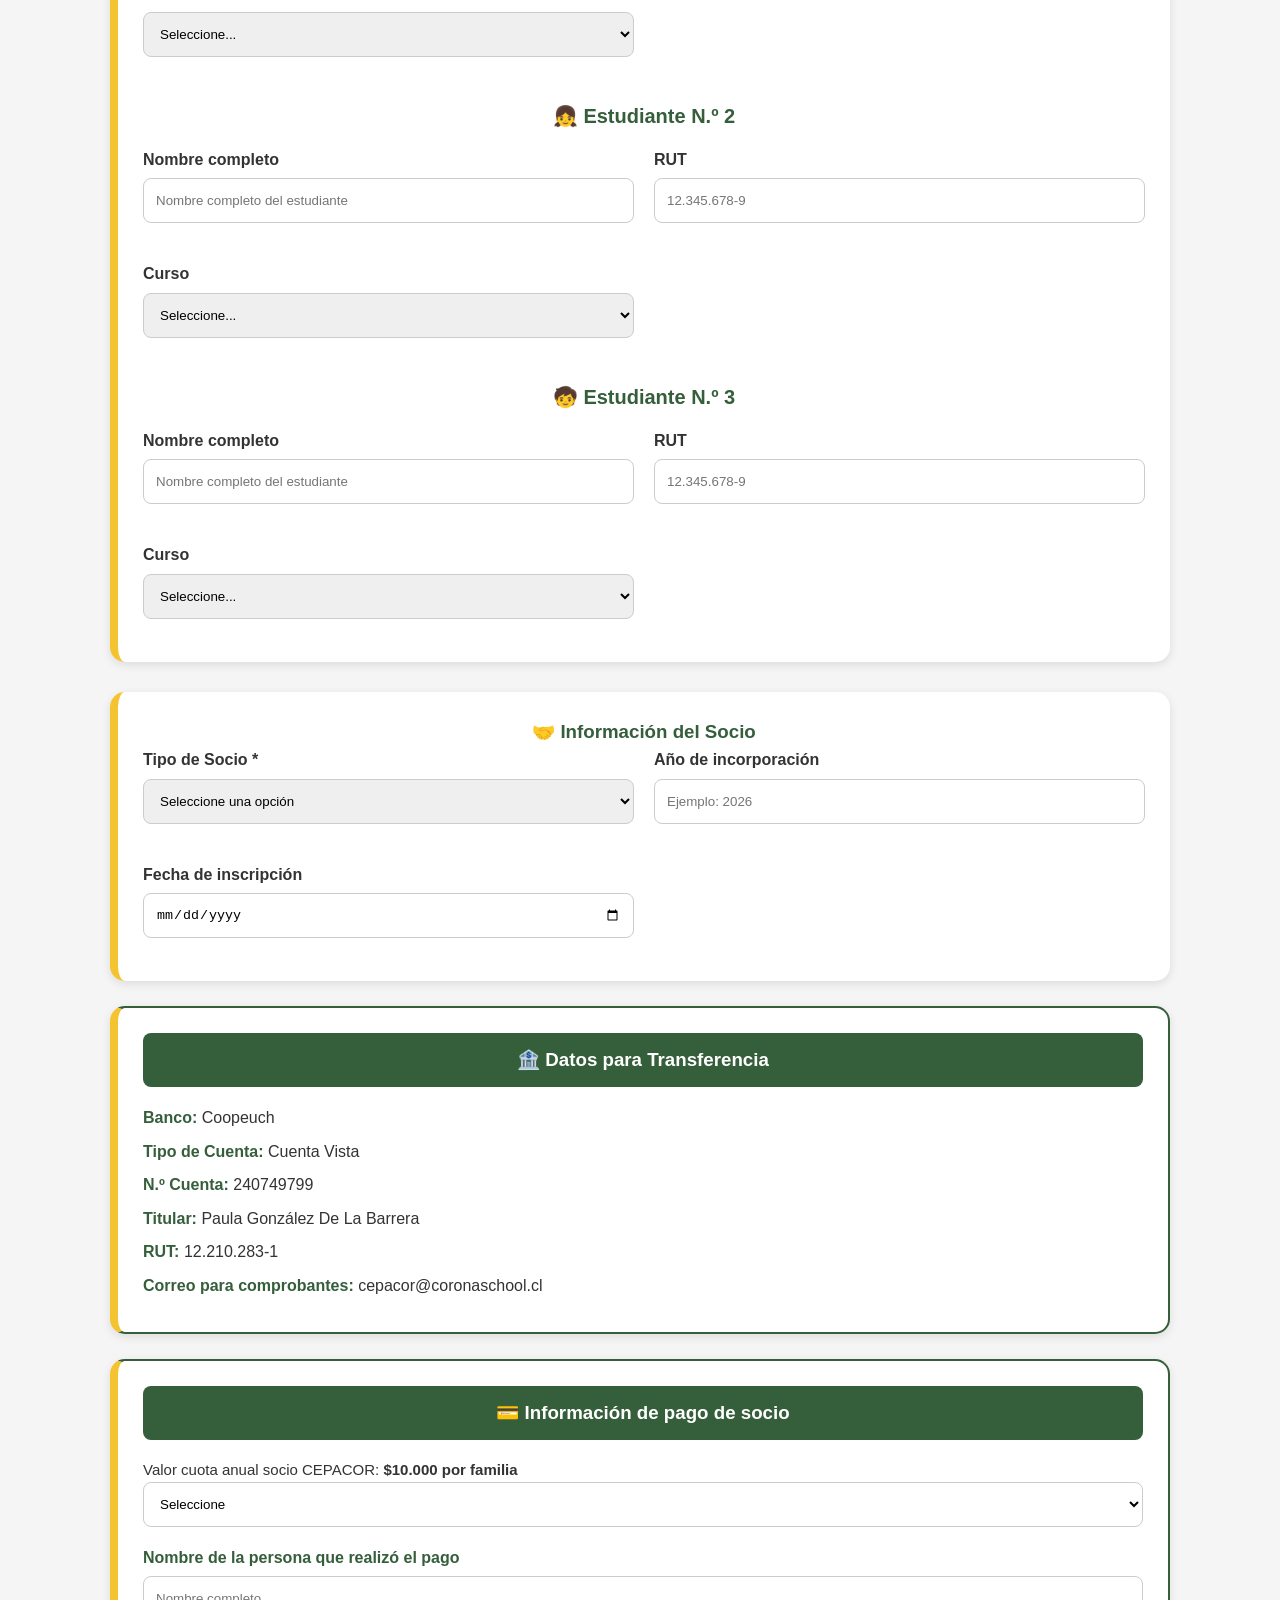
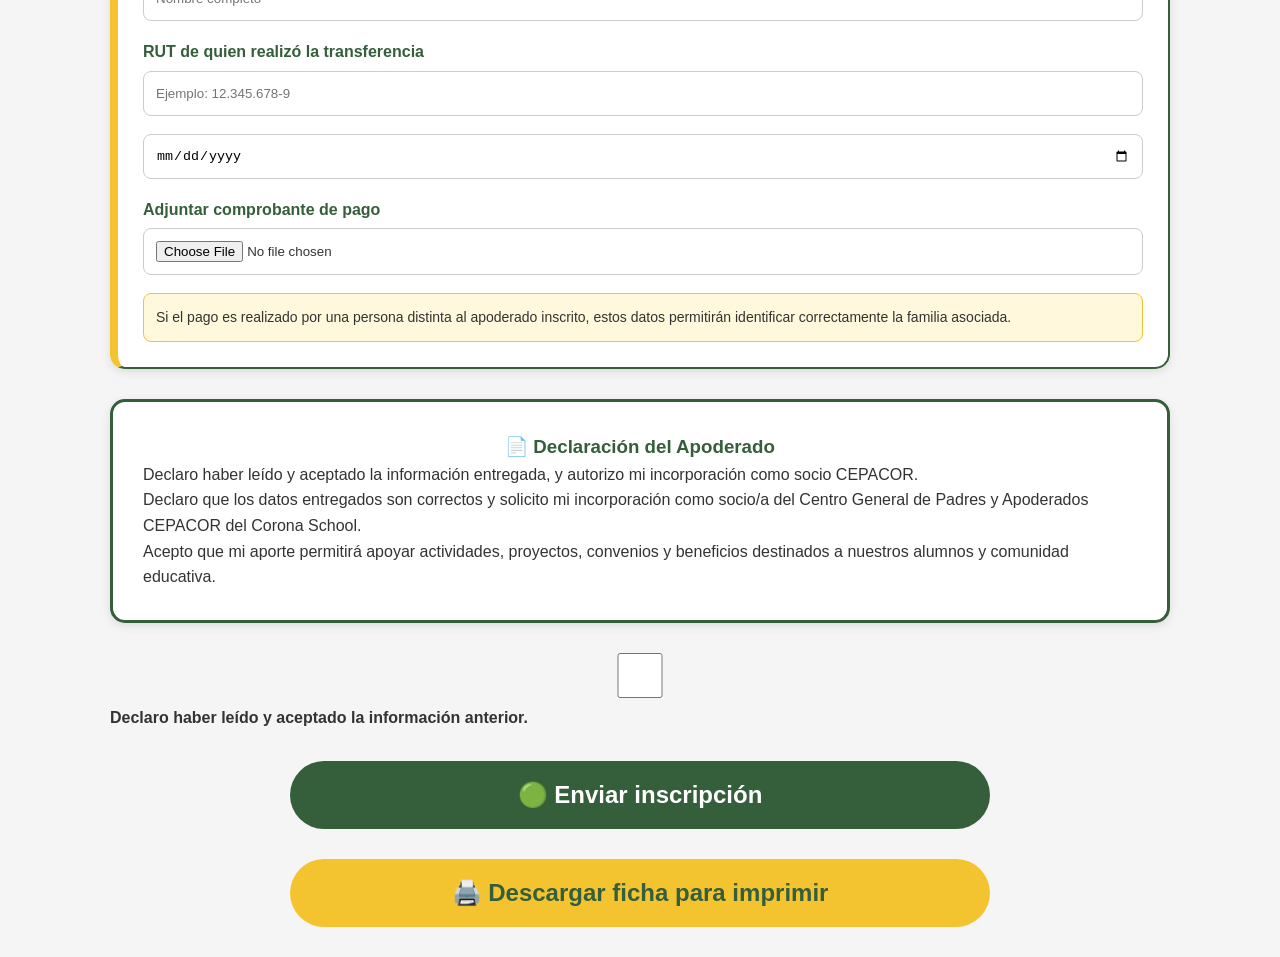
==== commit d9da3f60: "Actualiza dashboard CEPACOR" ====
--- a/ficha-socio-respaldo.html
+++ b/ficha-socio-respaldo.html
@@ -1,5 +1,7 @@
 <!DOCTYPE html>
 <html lang="es">
+
+<link rel="stylesheet" href="socio.css">
 
 <head>
 
@@ -467,29 +469,28 @@
     </p>
 
 
+   
     <div class="campo">
 
-        <label>Forma de pago</label>
-
-        <select>
-            <option value="">Seleccione</option>
-            <option>Transferencia bancaria</option>
-            <option>Pago presencial con directiva CEPACOR</option>
-        </select>
-
-    </div>
+     <select name="forma_pago">
+        <option value="">Seleccione</option>
+        <option value="Transferencia bancaria">Transferencia bancaria</option>
+        <option value="Pago presencial con directiva CEPACOR">Pago presencial con directiva CEPACOR</option>
+    </select>
+
+</div>
 
 
     <div class="campo">
 
-        <label>
-            Nombre de la persona que realizó el pago
-        </label>
-
-        <input 
-        type="text"
-        placeholder="Nombre completo">
-
+       <label>
+    Nombre de la persona que realizó el pago
+</label>
+
+<input 
+type="text"
+name="nombre_pagador"
+placeholder="Nombre completo">
     </div>
 
 
@@ -499,20 +500,19 @@
             RUT de quien realizó la transferencia
         </label>
 
+       <input 
+type="text"
+name="rut_pagador"
+placeholder="Ejemplo: 12.345.678-9">
+
+    </div>
+
+
+    <div class="campo">
+
         <input 
-        type="text"
-        placeholder="Ejemplo: 12.345.678-9">
-
-    </div>
-
-
-    <div class="campo">
-
-        <label>
-            Fecha de transferencia
-        </label>
-
-        <input type="date">
+type="date"
+name="fecha_transferencia">
 
     </div>
 
@@ -538,11 +538,25 @@
 
 
 
-<!-- DECLARACIÓN -->
-
-<section class="bloque-formulario seccion-formulario">
-
-    <h3>📄 Declaración del apoderado</h3>
+
+    <!-- DECLARACIÓN -->
+
+<section class="declaracion" style="background:white; border:3px solid #355E3B; border-radius:15px; padding:30px; margin:30px 0;">
+    <h3 class="titulo-declaracion">
+
+        <span class="icono-declaracion">📄</span>
+
+        <span class="texto-declaracion">
+            Declaración del Apoderado
+        </span>
+
+    </h3>
+
+
+    <p>
+        Declaro haber leído y aceptado la información entregada,
+        y autorizo mi incorporación como socio CEPACOR.
+    </p>
 
 
     <p>
@@ -556,22 +570,23 @@
         y beneficios destinados a nuestros alumnos y comunidad educativa.
     </p>
 
-
-    <div class="campo checkbox">
-
-        <label>
-            <input type="checkbox">
-            Declaro haber leído y aceptado la información anterior.
-        </label>
-
-        </div>
-
-  </section>
-
-
-
-
-<button type="submit" class="boton-enviar">
+</section>
+
+ 
+
+        
+
+<div class="campo checkbox">
+
+    <label>
+        <input type="checkbox">
+        Declaro haber leído y aceptado la información anterior.
+    </label>
+
+</div>
+
+
+<button type="submit" class="boton-enviar" id="btnEnviar">
     🟢 Enviar inscripción
 </button>
 
@@ -580,9 +595,73 @@
     🖨️ Descargar ficha para imprimir
 </button>
 
-</form>
-
-</main>
+
+<script>
+
+alert("SCRIPT CARGADO");
+document.querySelector(".boton-imprimir").addEventListener("click", function(){
+
+    window.print();
+
+});
+
+const botonEnviar = document.getElementById("btnEnviar");
+
+
+document.getElementById("fichaSocio").addEventListener("submit", async function(e){
+
+    e.preventDefault();
+
+    botonEnviar.disabled = true;
+    botonEnviar.innerHTML = "⏳ Enviando inscripción...";
+
+    const datos = Object.fromEntries(new FormData(this).entries());
+
+    try {
+
+const respuesta = await fetch("https://script.google.com/macros/s/AKfycbzHaUcq1pPUSHWTgvct3tHz6i-7bwNlZkDPr_5rHyY_9zzM5YU-NIW8wInlCQ7puuR4/exec", {
+
+    method: "POST",
+
+    headers: {
+        "Content-Type": "text/plain;charset=utf-8"
+    },
+
+    body: JSON.stringify(datos)
+
+});
+
+      if(respuesta.ok){
+
+    alert("✅ Enviado correctamente");
+
+    this.reset();
+
+    botonEnviar.disabled = false;
+    botonEnviar.innerHTML = "🟢 Enviar inscripción";
+
+}else{
+
+    const texto = await respuesta.text();
+
+    botonEnviar.disabled = false;
+    botonEnviar.innerHTML = "🟢 Enviar inscripción";
+
+}
+
+} catch(error){
+
+    alert("❌ Error de conexión: " + error.message);
+
+    console.log(error);
+
+}
+
+
+});
+
+</script>
+
 
 </body>
 
--- a/css/estilos.css
+++ b/css/estilos.css
@@ -83,33 +83,40 @@
 
 }
 
-
 /* ==========================================
    MENU
 ========================================== */
 
-
 nav{
 
     background:#F4C430;
-    text-align:center;
-    padding:15px;
-
-}
-
+    padding:18px 0;
+    text-align:center;
+
+}
 
 nav a{
+
+    display:inline-block;
 
     color:#355E3B;
     text-decoration:none;
+
+    font-size:22px;
     font-weight:bold;
-    margin:0 15px;
-
-}
-
+
+    padding:12px 20px;
+    margin:8px 10px;
+
+    border-radius:12px;
+
+    transition:.3s;
+
+}
 
 nav a:hover{
 
+    background:#355E3B;
     color:white;
 
 }
@@ -121,7 +128,7 @@
 ========================================== */
 
 
-.hero{
+.banner-principal{
 
     position:relative;
     height:450px;
@@ -1656,6 +1663,29 @@
     border-radius: 8px;
 
 }
+/* Contenedor Avisos */
+
+.avisos-container{
+
+    display:grid;
+    grid-template-columns:repeat(3,1fr);
+    gap:20px;
+
+}
+
+
+/* Adaptación celular */
+
+@media(max-width:768px){
+
+    .avisos-container{
+
+        grid-template-columns:1fr;
+
+    }
+
+}
+
 /* ==========================================
    RESPONSIVE FICHA SOCIOS CEPACOR
    CELULARES Y TABLETS
@@ -1716,4 +1746,58 @@
 
     }
 
+}
+/* ==========================================
+   AVISOS IMPORTANTES
+========================================== */
+
+.avisos-importantes{
+
+    width:90%;
+    max-width:1100px;
+
+    margin:30px auto;
+
+}
+
+.avisos-importantes h2{
+
+    text-align:center;
+    color:#355E3B;
+    margin-bottom:20px;
+
+}
+
+.aviso-destacado{
+
+    background:#FFF8D6;
+
+    border-left:8px solid #F4C430;
+
+    border-radius:15px;
+
+    padding:25px;
+
+    box-shadow:0 5px 15px rgba(0,0,0,.10);
+
+}
+
+.aviso-destacado h3{
+
+    color:#C62828;
+
+    font-size:26px;
+
+    margin-bottom:15px;
+
+}
+
+.aviso-destacado p{
+
+    font-size:18px;
+
+    line-height:1.6;
+
+    color:#333;
+
 }
--- a/css/socio.css
+++ b/css/socio.css
@@ -1,8 +1,19 @@
 /* ==========================================
    FICHA SOCIOS CEPACOR
-   NUEVA VERSION
+   BASE LIMPIA
 ========================================== */
 
+
+/* GENERAL */
+
+body{
+    font-family: Arial, sans-serif;
+    background:#f5f5f5;
+    margin:0;
+}
+
+
+/* CABECERA */
 
 .cabecera-socio{
 
@@ -17,301 +28,477 @@
 .cabecera-socio .logo{
 
     width:160px;
-    margin:auto;
-}
-
+
+}
 
 
 .cabecera-socio h1{
 
-    margin-top:15px;
     font-size:28px;
-
-}
-
-
+    margin:15px 0;
+
+}
+
+
+/* CONTENEDOR PRINCIPAL */
 
 .contenedor-socio{
 
-    width:90%;
-    max-width:900px;
-    margin:30px auto;
-
-}
-
-
-
-.bienvenida,
-.beneficios,
-.formulario-socio{
-
-    background:white;
-    padding:25px;
-    margin-bottom:25px;
-    border-radius:12px;
-    border-left:8px solid #F4C430;
-    box-shadow:0 2px 8px rgba(0,0,0,0.1);
-
-}
-
-
-
-.formulario-socio h2,
-.bienvenida h2,
-.beneficios h2{
-
-    color:#355E3B;
-    margin-bottom:15px;
-
-}
-
-
-
-.beneficios ul{
-
-    padding-left:25px;
-
-}
-
-
-
-.campo{
-
-    margin-bottom:18px;
-
-}
-
-
-
-.campo label{
-
-    display:block;
-    font-weight:bold;
-    margin-bottom:6px;
-
-}
-
-
-
-.campo input{
-
-    width:100%;
-    padding:12px;
-    border:1px solid #ccc;
-    border-radius:8px;
-    font-size:16px;
-
-}
-
-
-
-.footer-socio{
-
-    background:#355E3B;
-    color:white;
-    text-align:center;
-    padding:15px;
-
-}
-
-
-@media(max-width:768px){
-
-
-    .contenedor-socio{
-
-        width:95%;
-        margin:20px auto;
-
-    }
-
-
-    .cabecera-socio h1{
-
-        font-size:22px;
-
-    }
-
-
-    .bienvenida,
-    .beneficios,
-    .formulario-socio{
-
-        padding:18px;
-
-    }
-
-
-}
-/* ==========================================
-   TARJETAS DEL FORMULARIO
-========================================== */
-
-.bloque-formulario{
-    background:#fff;
-    padding:25px;
-    margin-bottom:25px;
-    border-radius:12px;
-    border-left:8px solid #F4C430;
-    box-shadow:0 2px 8px rgba(0,0,0,.10);
-}
-
-.bloque-formulario h3,
-.bloque-formulario h4{
-    color:#355E3B;
-    text-align:center;
-    margin-bottom:15px;
-}
-
-.grupo-input{
-    display:grid;
-    grid-template-columns:repeat(2,1fr);
-    gap:20px;
-}
-
-.campo select,
-.campo textarea{
-    width:100%;
-    padding:12px;
-    border:1px solid #ccc;
-    border-radius:8px;
-    font-size:16px;
-}
-
-.boton-enviar{
-    text-align:center;
-    margin:35px 0;
-}
-
-.boton-enviar button{
-    background:#355E3B;
-    color:#fff;
-    border:none;
-    padding:16px 40px;
-    border-radius:40px;
-    font-size:18px;
-    cursor:pointer;
-}
-
-.boton-enviar button:hover{
-    background:#F4C430;
-    color:#355E3B;
-}
-@media(max-width:600px){
-
-    .cabecera-socio{
-        padding:20px 10px;
-    }
-
-
-    .cabecera-socio .logo{
-        width:120px;
-    }
-
-
-    .cabecera-socio h1{
-        font-size:22px;
-    }
-
-
-    .contenedor-socio{
-        width:100%;
-        max-width:100%;
-        margin:15px 0;
-        padding:0 12px;
-    }
-
-
-    .bienvenida,
-    .beneficios,
-    .formulario-socio{
-
-        padding:18px;
-        margin-bottom:18px;
-        border-left:5px solid #F4C430;
-
-    }
-
-
-    .formulario-socio input,
-    .formulario-socio select,
-    .formulario-socio textarea{
-
-        width:100%;
-        box-sizing:border-box;
-
-    }
-
-}
-
-
-
-@media(max-width:600px){
-
-    .grupo-input{
-        grid-template-columns:1fr;
-    }
-
-
-    .bloque-formulario,
-    .tarjeta-hijo,
-    .datos-transferencia,
-    .info-pago,
-    .seccion-formulario{
-
-        width:100%;
-        max-width:100%;
-        box-sizing:border-box;
-
-    }
-
-
-    .campo input,
-    .campo select,
-    .campo textarea{
-
-        width:100%;
-        box-sizing:border-box;
-
-    }
-
-}/* AJUSTE ANCHO FICHA SOCIO */
-
-.contenedor-socio{
     width:100%;
     max-width:1100px;
     margin:30px auto;
     padding:0 20px;
     box-sizing:border-box;
-}
+
+}
+
+
+/* CUADROS GENERALES */
 
 .bloque-formulario,
-.tarjeta-hijo,
+.bienvenida,
 .datos-transferencia,
 .info-pago,
-.seccion-formulario{
+.declaracion{
+
+    background:white;
+    padding:25px;
+    margin-bottom:25px;
+    border-radius:15px;
+    border-left:8px solid #F4C430;
+    box-shadow:0 3px 10px rgba(0,0,0,.10);
+
+}
+
+
+h2,
+h3{
+
+    color:#355E3B;
+    text-align:center;
+
+}
+
+
+/* CAMPOS */
+
+.campo{
+
+    margin-bottom:18px;
+
+}
+
+
+.campo label{
+
+    display:block;
+    font-weight:bold;
+    margin-bottom:6px;
+
+}
+
+
+.campo input,
+.campo select{
+
+    width:100%;
+    padding:12px;
+    border:1px solid #ccc;
+    border-radius:8px;
+    box-sizing:border-box;
+
+}
+
+
+/* GRILLA */
+
+.grupo-input{
+
+    display:grid;
+    grid-template-columns:repeat(2,1fr);
+    gap:20px;
+
+}
+
+
+/* BOTONES */
+
+.boton-enviar,
+.boton-imprimir{
+
+    display:block;
+    width:100%;
+    max-width:700px;
+
+    padding:20px;
+
+    border:none;
+    border-radius:50px;
+
+    font-size:24px;
+    font-weight:bold;
+
+    cursor:pointer;
+
+    margin:30px auto;
+
+}
+
+
+/* BOTON ENVIAR */
+
+.boton-enviar{
+
+    background:#355E3B;
+    color:white;
+
+}
+
+
+.boton-enviar:hover{
+
+    background:#F4C430;
+    color:#355E3B;
+
+}
+
+
+/* BOTON IMPRIMIR */
+
+.boton-imprimir{
+
+    background:#F4C430;
+    color:#355E3B;
+
+}
+
+
+.boton-imprimir:hover{
+
+    background:#355E3B;
+    color:white;
+
+}/* ==========================================
+   CONFIGURACIÓN IMPRESIÓN FICHA SOCIO
+========================================== */
+
+
+@media print {
+
+
+    @page{
+
+        size:A4;
+        margin:8mm;
+
+    }
+
+
+    body{
+
+        background:white !important;
+        font-size:12px;
+
+    }
+
+
+    .cabecera-socio{
+
+        padding:10px !important;
+
+    }
+
+
+    .cabecera-socio .logo{
+
+        width:80px !important;
+
+    }
+
+
+    .cabecera-socio h1{
+
+        font-size:18px !important;
+        margin:5px !important;
+
+    }
+
+
+    .contenedor-socio{
+
+        width:100% !important;
+        max-width:none !important;
+        margin:0 !important;
+        padding:0 !important;
+
+    }
+
+
+    .bloque-formulario,
+    .bienvenida,
+    .datos-transferencia,
+    .info-pago,
+    .declaracion{
+
+        padding:10px !important;
+        margin:8px 0 !important;
+
+        box-shadow:none !important;
+
+        break-inside:avoid;
+        page-break-inside:avoid;
+
+    }
+
+
+    h2{
+
+        font-size:16px !important;
+        margin:5px 0 !important;
+
+    }
+
+
+    h3{
+
+        font-size:14px !important;
+        margin:5px 0 !important;
+
+    }
+
+
+    h4{
+
+        font-size:12px !important;
+
+    }
+
+
+    p,
+    li,
+    label{
+
+        font-size:10px !important;
+        line-height:1.2 !important;
+
+    }
+
+
+    input,
+    select{
+
+        height:20px !important;
+        padding:3px !important;
+        font-size:10px !important;
+
+    }
+
+
+    .grupo-input{
+
+        gap:8px !important;
+
+    }
+
+
+    /* OCULTAR BOTONES AL IMPRIMIR */
+
+    .boton-enviar,
+    .boton-imprimir,
+    .checkbox{
+
+        display:none !important;
+
+    }
+
+
+}/* ==========================================
+   AJUSTE COMPACTO IMPRESIÓN
+========================================== */
+
+@media print {
+
+
+    .grupo-input{
+
+        grid-template-columns:repeat(2,1fr) !important;
+        gap:5px !important;
+
+    }
+
+
+    .bloque-formulario,
+    .bienvenida,
+    .datos-transferencia,
+    .info-pago,
+    .declaracion{
+
+        padding:8px !important;
+        margin:5px 0 !important;
+
+    }
+
+
+    .tarjeta-hijo{
+
+        padding:5px !important;
+        margin:5px 0 !important;
+
+    }
+
+
+    h2{
+
+        font-size:15px !important;
+
+    }
+
+
+    h3{
+
+        font-size:12px !important;
+
+    }
+
+
+    h4{
+
+        font-size:11px !important;
+
+    }
+
+
+    p,
+    li,
+    label{
+
+        font-size:9px !important;
+        line-height:1.1 !important;
+
+    }
+
+
+    input,
+    select{
+
+        height:18px !important;
+        padding:2px !important;
+
+    }
+
+
+}/* ==========================================
+   IGUALAR ANCHO DE TODOS LOS BLOQUES
+========================================== */
+
+
+.bloque-formulario,
+.bienvenida,
+.datos-transferencia,
+.info-pago,
+.declaracion,
+.tarjeta-hijo{
+
     width:100%;
     max-width:100%;
     box-sizing:border-box;
-}
+
+}
+
+
+/* Campos internos */
 
 .grupo-input{
+
     width:100%;
-}
+
+}
+
 
 .campo{
+
     width:100%;
-}
-
-
-@media(max-width:600px){
-
-    .contenedor-socio{
-        padding:0 10px;
-    }
-
-    .grupo-input{
-        grid-template-columns:1fr;
-    }
+
+}/* ==========================================
+   REDUCCIÓN SUAVE PARA IMPRESIÓN
+========================================== */
+
+@media print {
+
+
+    .bloque-formulario,
+    .bienvenida,
+    .datos-transferencia,
+    .info-pago,
+    .declaracion{
+
+        padding:6px !important;
+        margin:4px 0 !important;
+
+    }
+
+
+    .tarjeta-hijo{
+
+        padding:4px !important;
+        margin:3px 0 !important;
+
+    }
+
+
+    .cabecera-socio{
+
+        padding:5px !important;
+
+    }
+
+
+    .cabecera-socio .logo{
+
+        width:65px !important;
+
+    }
+
+
+    .cabecera-socio h1{
+
+        font-size:16px !important;
+
+    }
+
+
+    h2{
+
+        font-size:14px !important;
+
+    }
+
+
+    h3{
+
+        font-size:12px !important;
+
+    }
+
+
+    p,
+    li,
+    label{
+
+        font-size:9px !important;
+        line-height:1.05 !important;
+
+    }
+
+
+    input,
+    select{
+
+        height:18px !important;
+
+        padding:2px !important;
+
+    }
+
 
 }
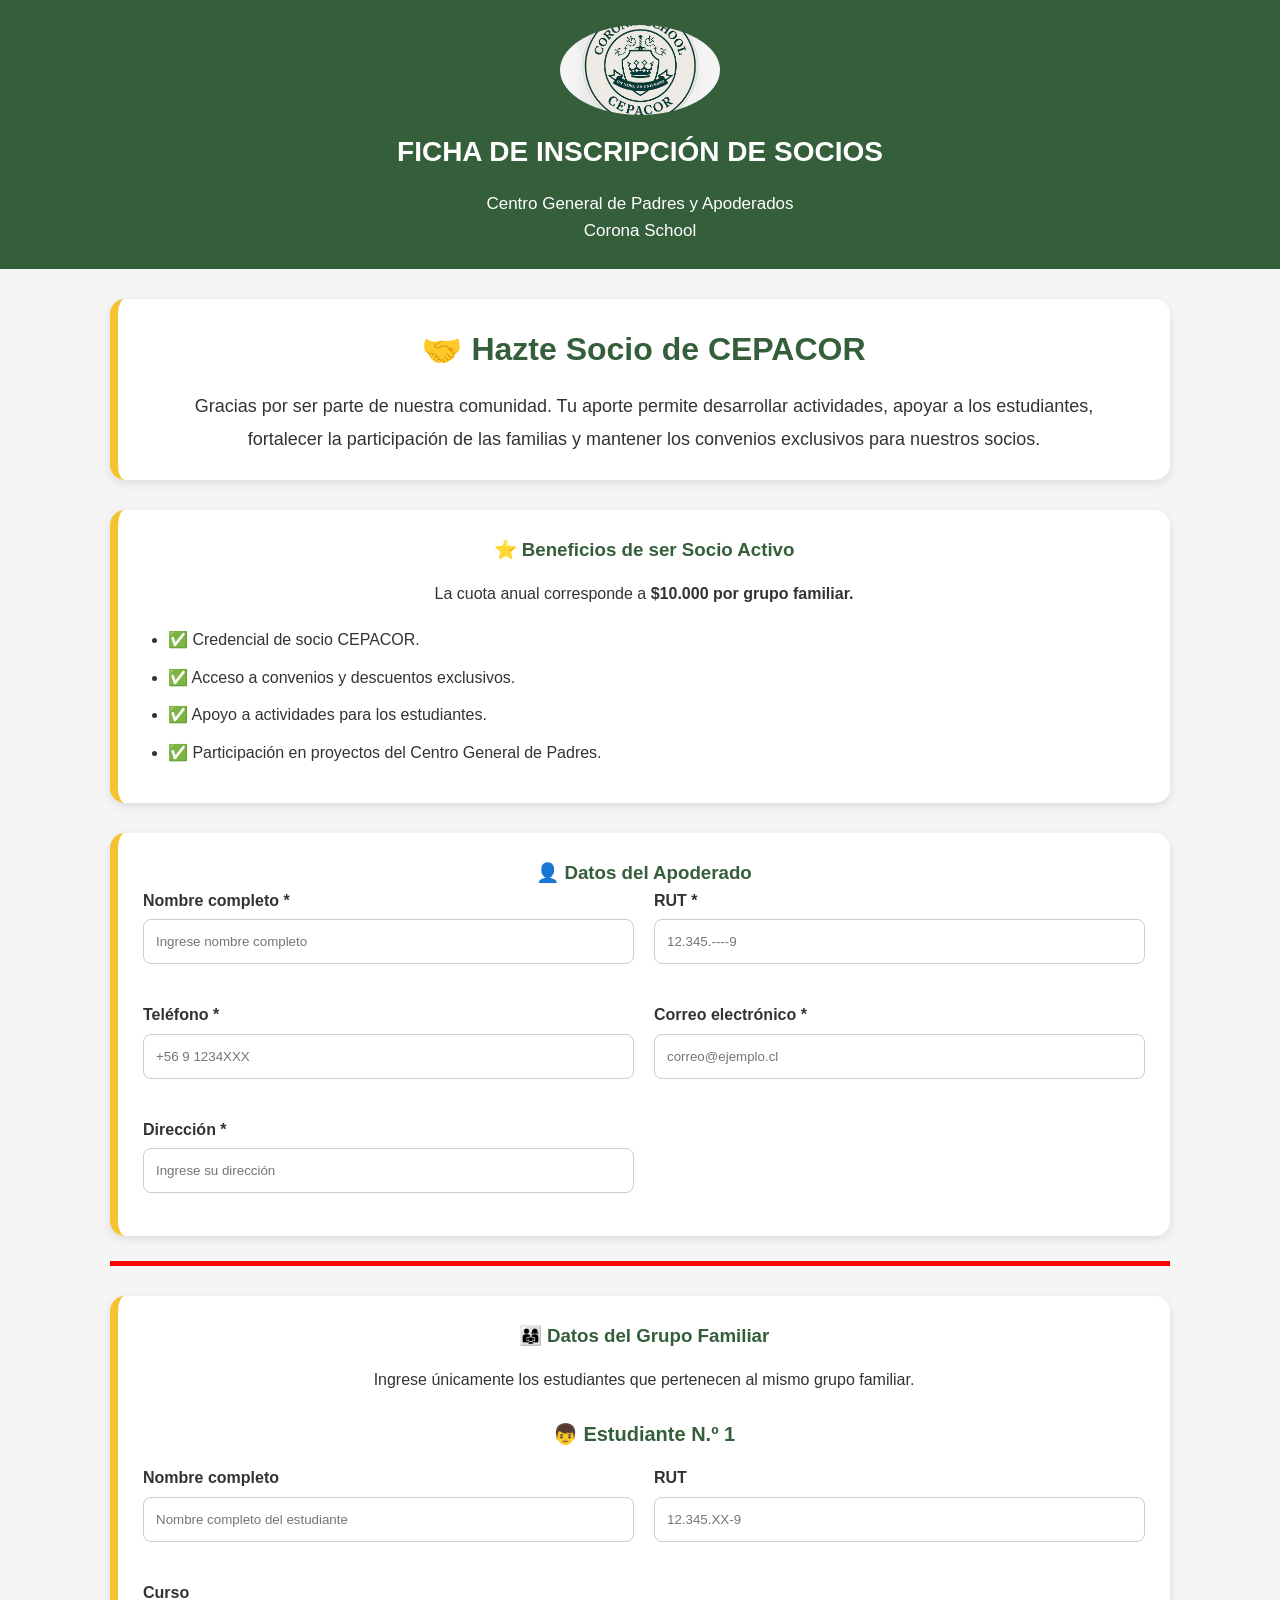
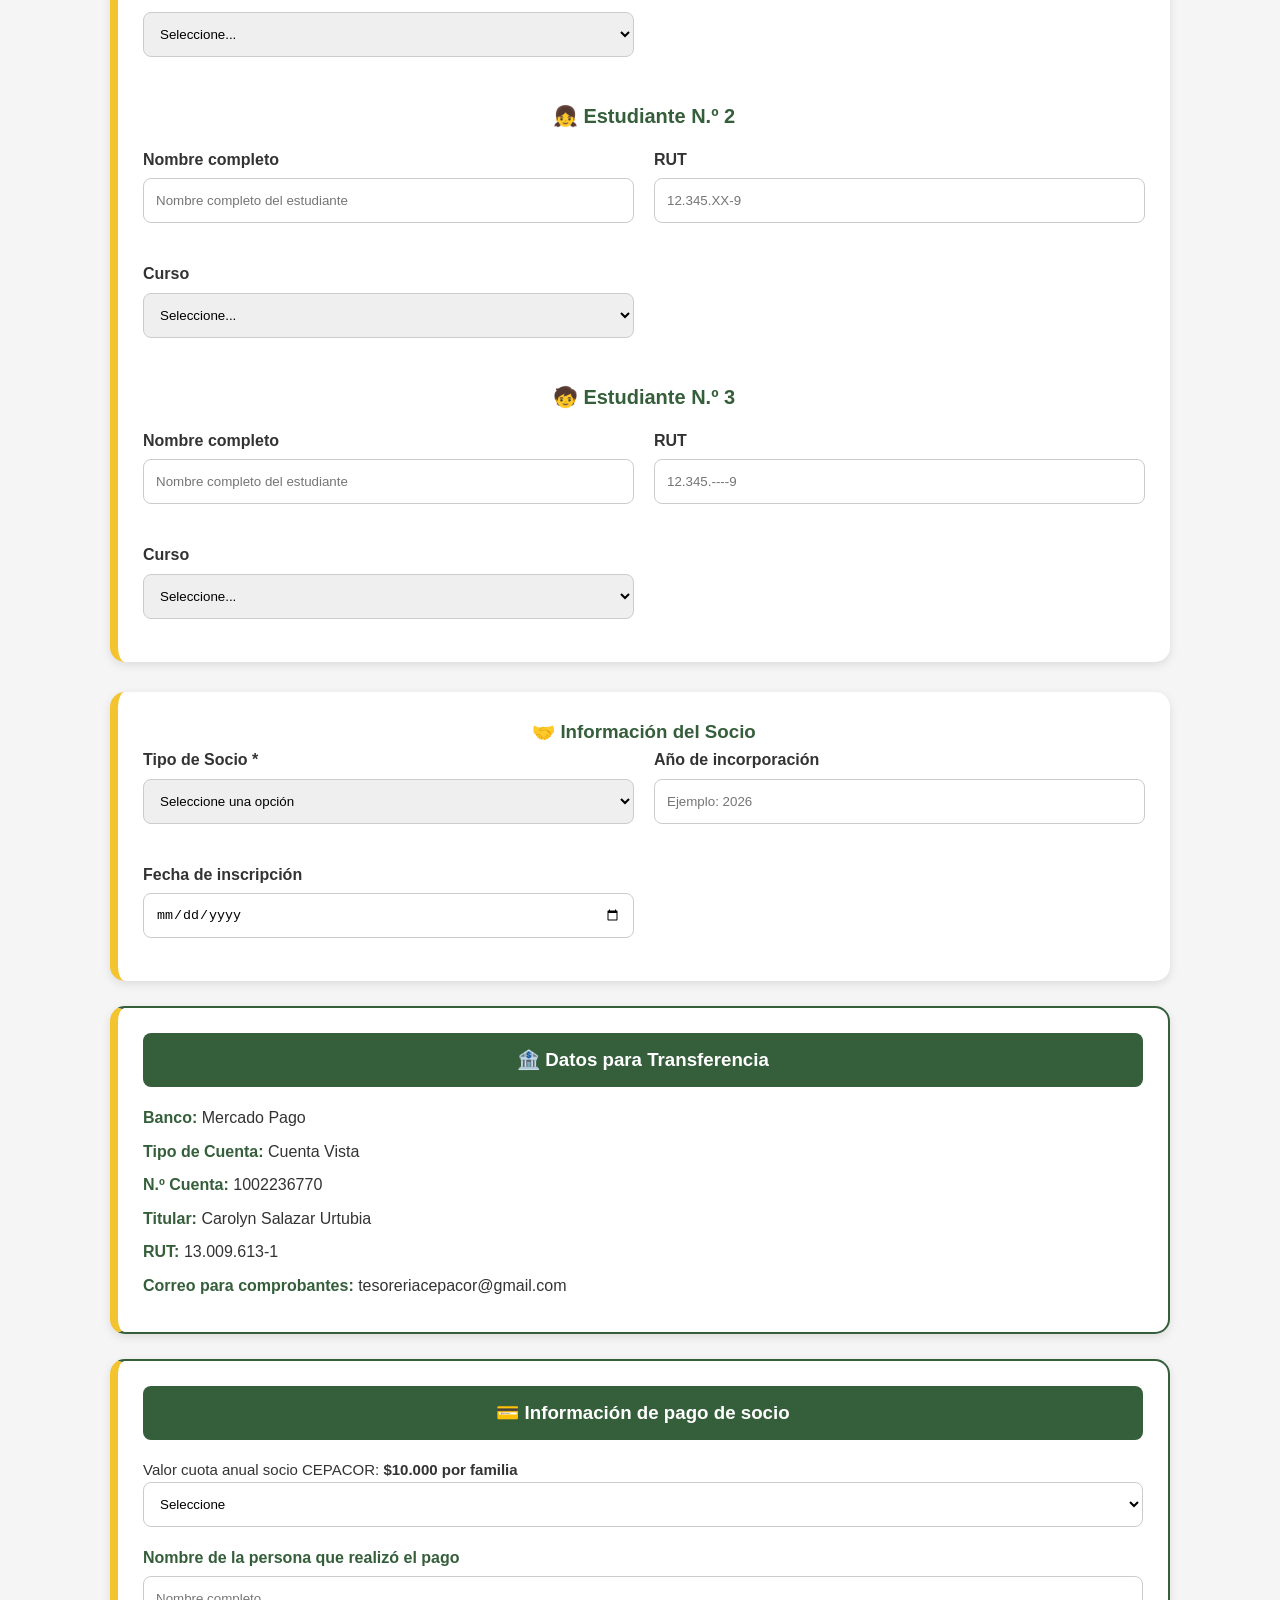
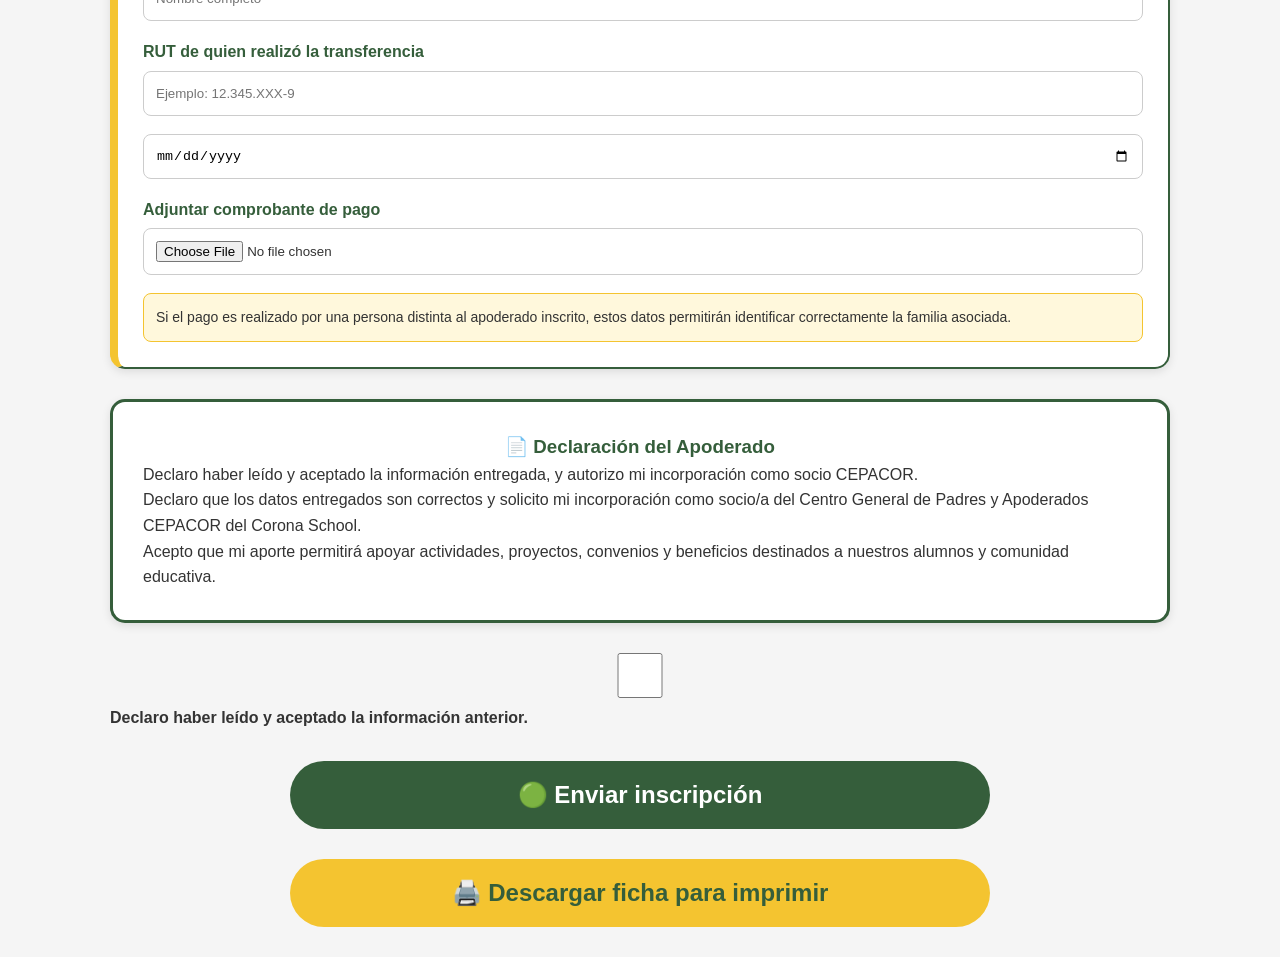
==== commit 3ef3b06e: "Organiza fotografias y galerias CEPACOR" ====
--- a/ficha-socio-respaldo.html
+++ b/ficha-socio-respaldo.html
@@ -98,7 +98,7 @@
                 type="text"
                 id="rut_apoderado"
                 name="rut_apoderado"
-                placeholder="12.345.678-9"
+                placeholder="12.345.----9"
                 required>
         </div>
 
@@ -108,7 +108,7 @@
                 type="tel"
                 id="telefono"
                 name="telefono"
-                placeholder="+56 9 1234 5678"
+                placeholder="+56 9 1234XXX"
                 required>
         </div>
 
@@ -167,7 +167,7 @@
                 <input
                     type="text"
                     name="alumno1_rut"
-                    placeholder="12.345.678-9">
+                    placeholder="12.345.XX-9">
             </div>
 
             <div class="campo">
@@ -241,7 +241,7 @@
                 <input
                     type="text"
                     name="alumno2_rut"
-                    placeholder="12.345.678-9">
+                    placeholder="12.345.XX-9">
             </div>
 
             <div class="campo">
@@ -316,7 +316,7 @@
                 <input
                     type="text"
                     name="alumno3_rut"
-                    placeholder="12.345.678-9">
+                    placeholder="12.345.----9">
             </div>
 
             <div class="campo">
@@ -439,19 +439,19 @@
 
     <h3>🏦 Datos para Transferencia</h3>
 
-    <p><strong>Banco:</strong> Coopeuch</p>
+    <p><strong>Banco:</strong> Mercado Pago</p>
 
     <p><strong>Tipo de Cuenta:</strong> Cuenta Vista</p>
 
-    <p><strong>N.º Cuenta:</strong> 240749799</p>
-
-    <p><strong>Titular:</strong> Paula González De La Barrera</p>
-
-    <p><strong>RUT:</strong> 12.210.283-1</p>
+    <p><strong>N.º Cuenta:</strong> 1002236770</p>
+
+    <p><strong>Titular:</strong> Carolyn Salazar Urtubia</p>
+
+    <p><strong>RUT:</strong> 13.009.613-1</p>
 
     <p>
         <strong>Correo para comprobantes:</strong> 
-        cepacor@coronaschool.cl
+        tesoreriacepacor@gmail.com
     </p>
 
 
@@ -503,7 +503,7 @@
        <input 
 type="text"
 name="rut_pagador"
-placeholder="Ejemplo: 12.345.678-9">
+placeholder="Ejemplo: 12.345.XXX-9">
 
     </div>
 
--- a/css/estilos.css
+++ b/css/estilos.css
@@ -1800,4 +1800,168 @@
 
     color:#333;
 
-}+}
+/* ==========================================
+   GALERÍA CEPACOR - FOTOS OCULTAS
+========================================== */
+
+.foto-ampliada {
+    display: none !important;
+}
+
+.foto-ampliada.activa {
+    display: block !important;
+    position: fixed;
+    z-index: 99999;
+    top: 50%;
+    left: 50%;
+    transform: translate(-50%, -50%);
+    
+    width: 90%;
+    max-width: 800px;
+    max-height: 90vh;
+    
+    padding: 25px;
+    background: white;
+    border-radius: 20px;
+    
+    box-shadow: 0 15px 50px rgba(0,0,0,0.40);
+    
+    text-align: center;
+    overflow: auto;
+}
+
+.foto-ampliada img {
+    max-width: 100%;
+    max-height: 65vh;
+    width: auto;
+    height: auto;
+    display: block;
+    margin: 0 auto 20px;
+    border-radius: 12px;
+}
+
+.foto-ampliada h3 {
+    color: #355E3B;
+    font-size: 22px;
+}
+
+.foto-ampliada button {
+    position: absolute;
+    top: 10px;
+    right: 15px;
+    
+    width: 40px;
+    height: 40px;
+    
+    border: none;
+    border-radius: 50%;
+    
+    background: #355E3B;
+    color: white;
+    
+    font-size: 22px;
+    cursor: pointer;
+}
+
+.foto-ampliada button:hover {
+    background: #F4C430;
+    color: #355E3B;
+}
+/* ===== OCULTAR FOTOS DE GALERÍA ===== */
+
+.ventana-foto {
+    display: none !important;
+}
+
+/* Mostrar solamente la foto seleccionada */
+.ventana-foto.mostrar {
+    display: block !important;
+
+    position: fixed;
+    z-index: 99999;
+
+    top: 50%;
+    left: 50%;
+
+    transform: translate(-50%, -50%);
+
+    width: 90%;
+    max-width: 800px;
+    max-height: 90vh;
+
+    padding: 25px;
+
+    background: white;
+
+    border-radius: 20px;
+
+    box-shadow: 0 15px 50px rgba(0,0,0,0.45);
+
+    text-align: center;
+
+    overflow: auto;
+}
+
+.ventana-foto img {
+    max-width: 100%;
+    max-height: 65vh;
+    width: auto;
+    height: auto;
+    display: block;
+    margin: 0 auto 20px;
+}
+
+.cerrar-foto {
+    position: absolute;
+    top: 10px;
+    right: 15px;
+
+    width: 40px;
+    height: 40px;
+
+    border: none;
+    border-radius: 50%;
+
+    background: #355E3B;
+    color: white;
+
+    font-size: 22px;
+    cursor: pointer;
+}
+
+/* GALERÍA CEPACOR: TARJETAS HORIZONTALES */
+.galeria-cuadros {
+    display: flex;
+    flex-direction: row;
+    flex-wrap: wrap;
+    justify-content: center;
+    gap: 20px;
+    width: 100%;
+    margin: 20px auto;
+}
+
+.cuadro-actividad {
+    flex: 1 1 220px;
+    max-width: 260px;
+    box-sizing: border-box;
+}
+
+.cuadro-actividad img {
+    max-width: 100%;
+    height: auto;
+    display: block;
+}
+
+/* Adaptación a celulares */
+@media (max-width: 600px) {
+    .galeria-cuadros {
+        flex-direction: column;
+        align-items: center;
+    }
+
+    .cuadro-actividad {
+        width: 100%;
+        max-width: 320px;
+    }
+}
